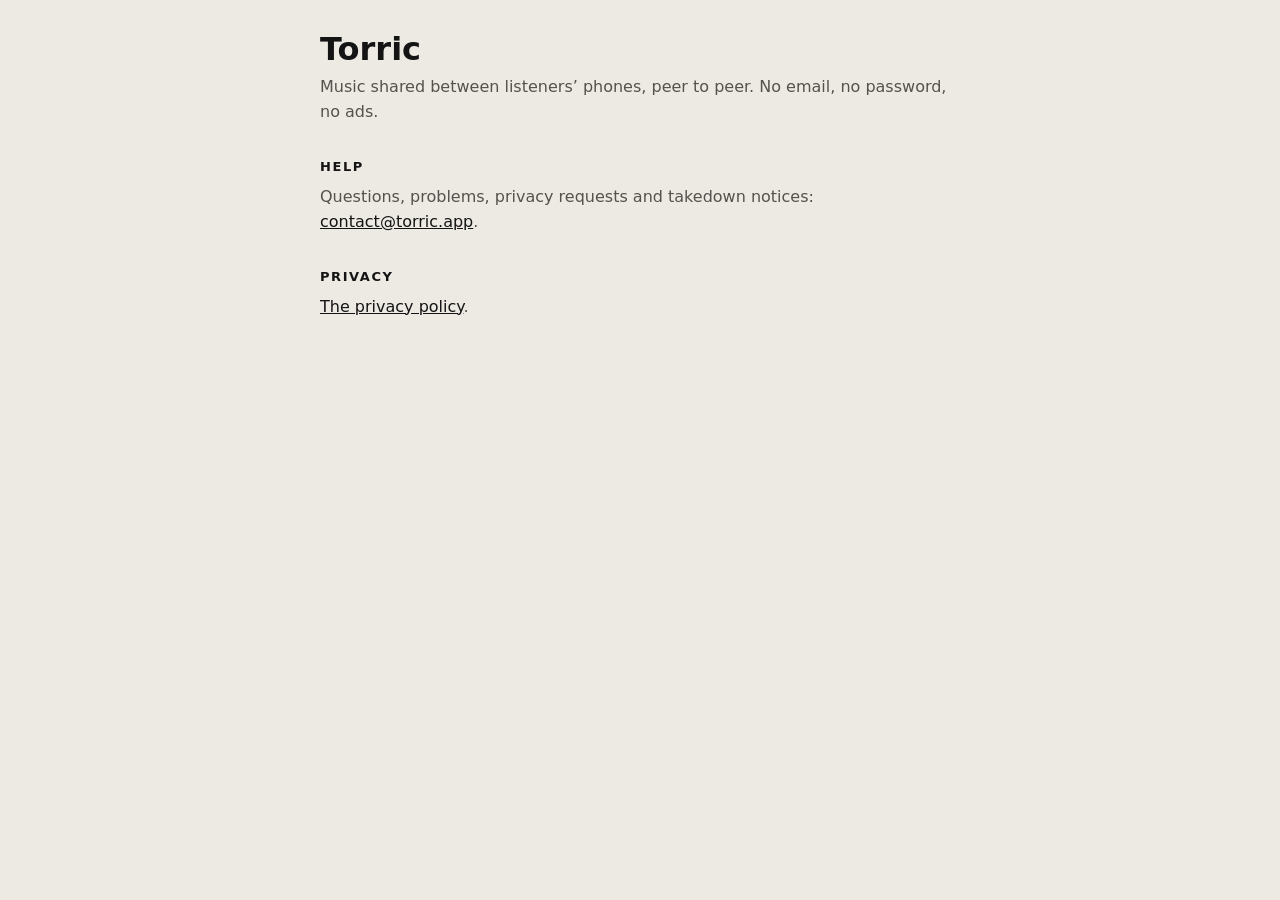
==== index.html @ 426a7a63 "Bootstrap file, seq 1" ====
<!doctype html>
<html lang="en">
<head>
  <meta charset="utf-8">
  <meta name="viewport" content="width=device-width, initial-scale=1">
  <title>Torric</title>
  <style>
    :root { color-scheme: light dark; --bg: #edeae4; --ink: #141414; --muted: #55524d; }
    @media (prefers-color-scheme: dark) { :root { --bg: #141414; --ink: #edeae4; --muted: #a8a49c; } }
    body { margin: 0; background: var(--bg); color: var(--ink); font: 16px/1.55 system-ui, sans-serif; }
    main { max-width: 640px; margin: 0 auto; padding: 32px 16px 64px; }
    h1 { font-size: 32px; line-height: 1.1; margin: 0 0 8px; }
    h2 { font-size: 13px; letter-spacing: 0.12em; text-transform: uppercase; margin: 32px 0 8px; }
    p { margin: 0 0 12px; color: var(--muted); }
    a { color: var(--ink); }
  </style>
</head>
<body>
<main>
  <h1>Torric</h1>
  <p>Music shared between listeners’ phones, peer to peer. No email, no password, no ads.</p>
  <h2>Help</h2>
  <p>Questions, problems, privacy requests and takedown notices: <a href="mailto:contact@torric.app">contact@torric.app</a>.</p>
  <h2>Privacy</h2>
  <p><a href="/privacy">The privacy policy</a>.</p>
</main>
</body>
</html>
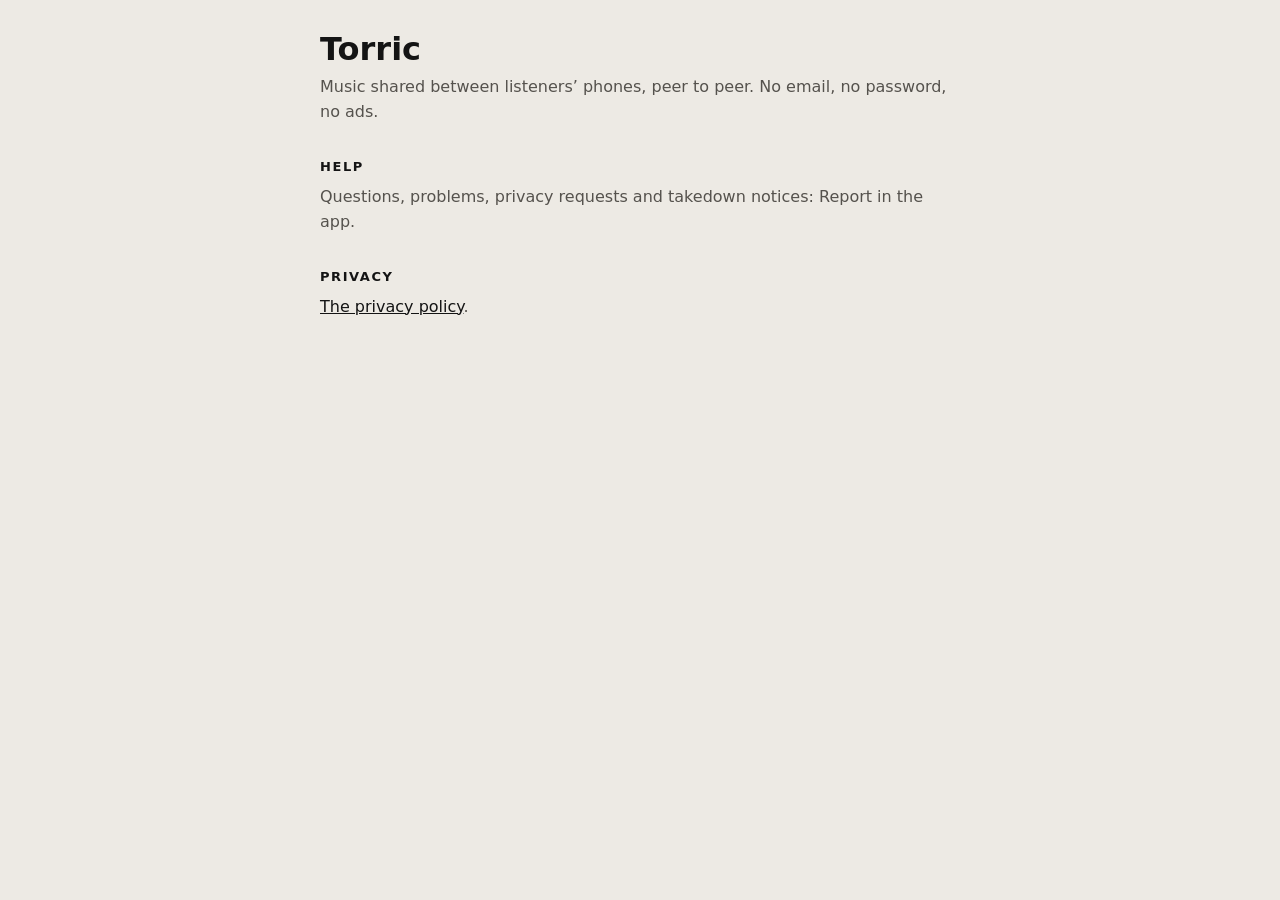
==== commit 4071889d: "Bootstrap file, seq 1" ====
--- a/index.html
+++ b/index.html
@@ -20,7 +20,7 @@
   <h1>Torric</h1>
   <p>Music shared between listeners’ phones, peer to peer. No email, no password, no ads.</p>
   <h2>Help</h2>
-  <p>Questions, problems, privacy requests and takedown notices: <a href="mailto:contact@torric.app">contact@torric.app</a>.</p>
+  <p>Questions, problems, privacy requests and takedown notices: Report in the app.</p>
   <h2>Privacy</h2>
   <p><a href="/privacy">The privacy policy</a>.</p>
 </main>
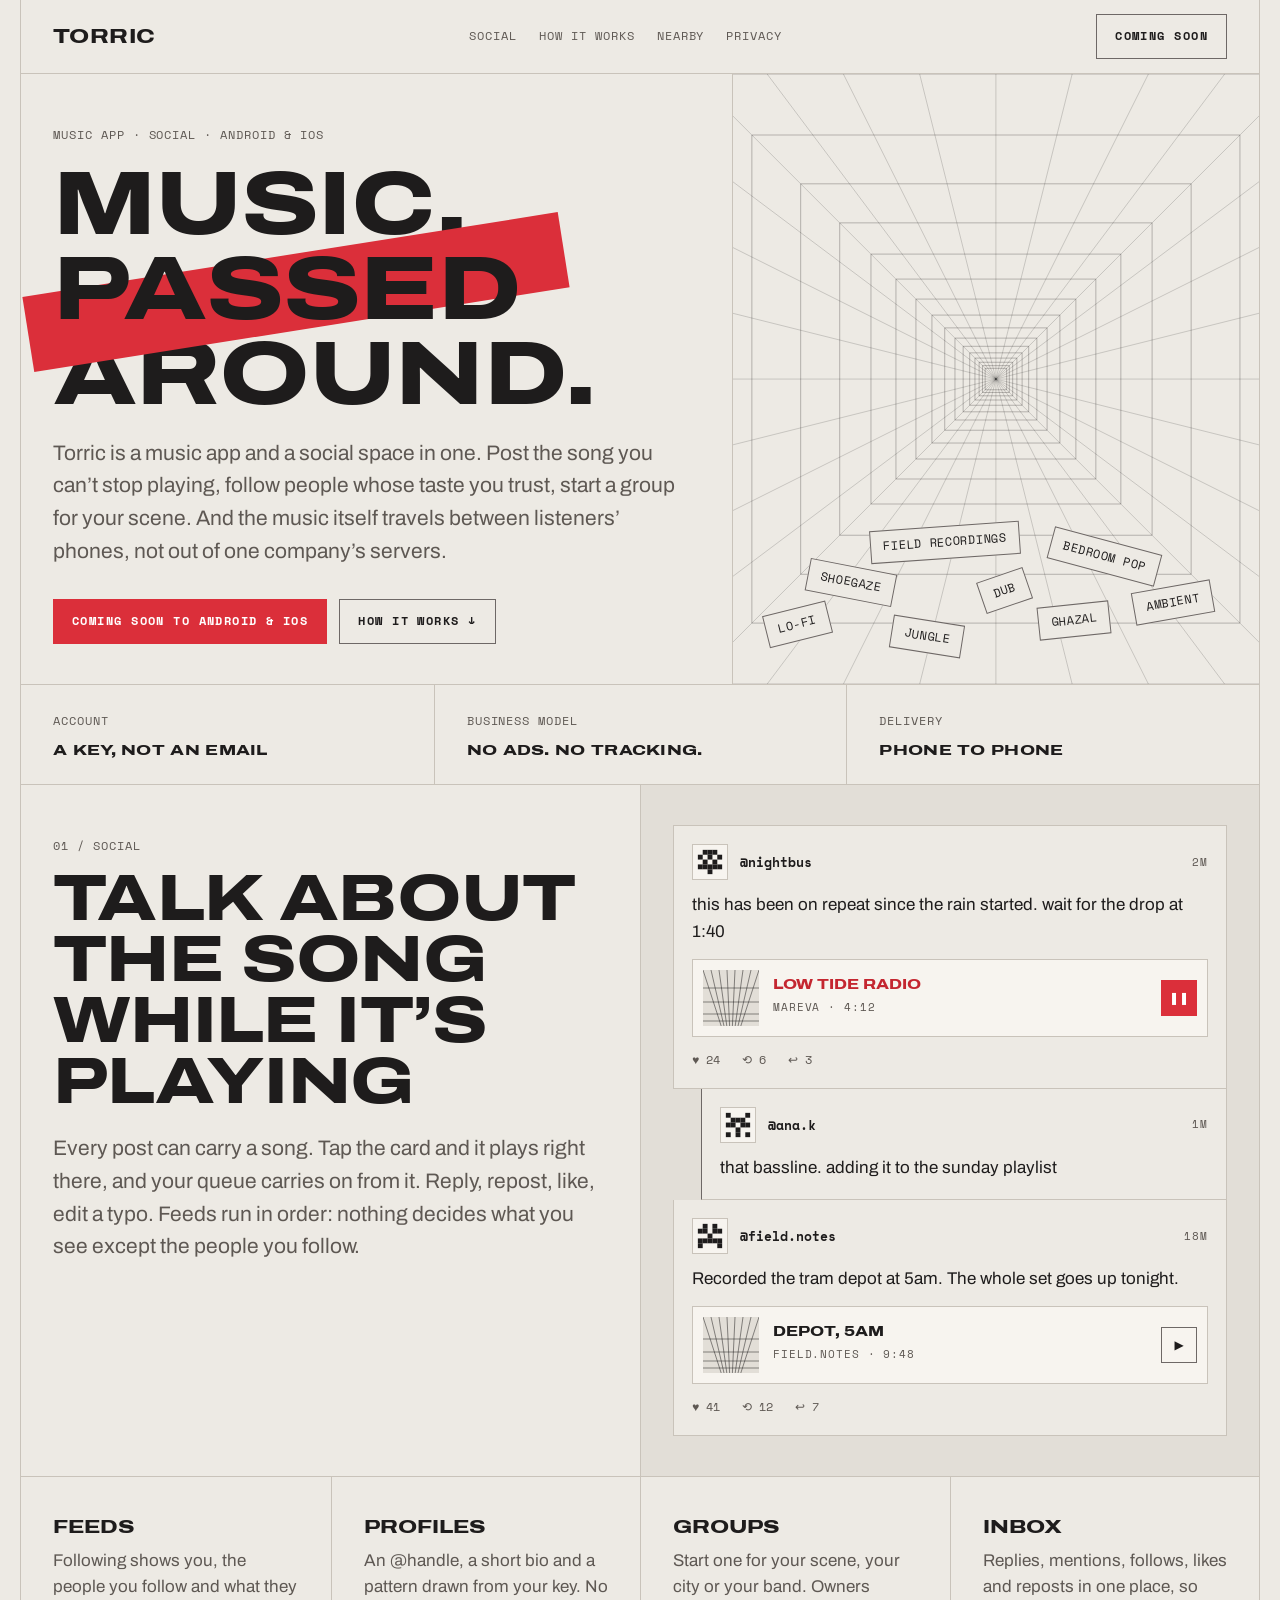
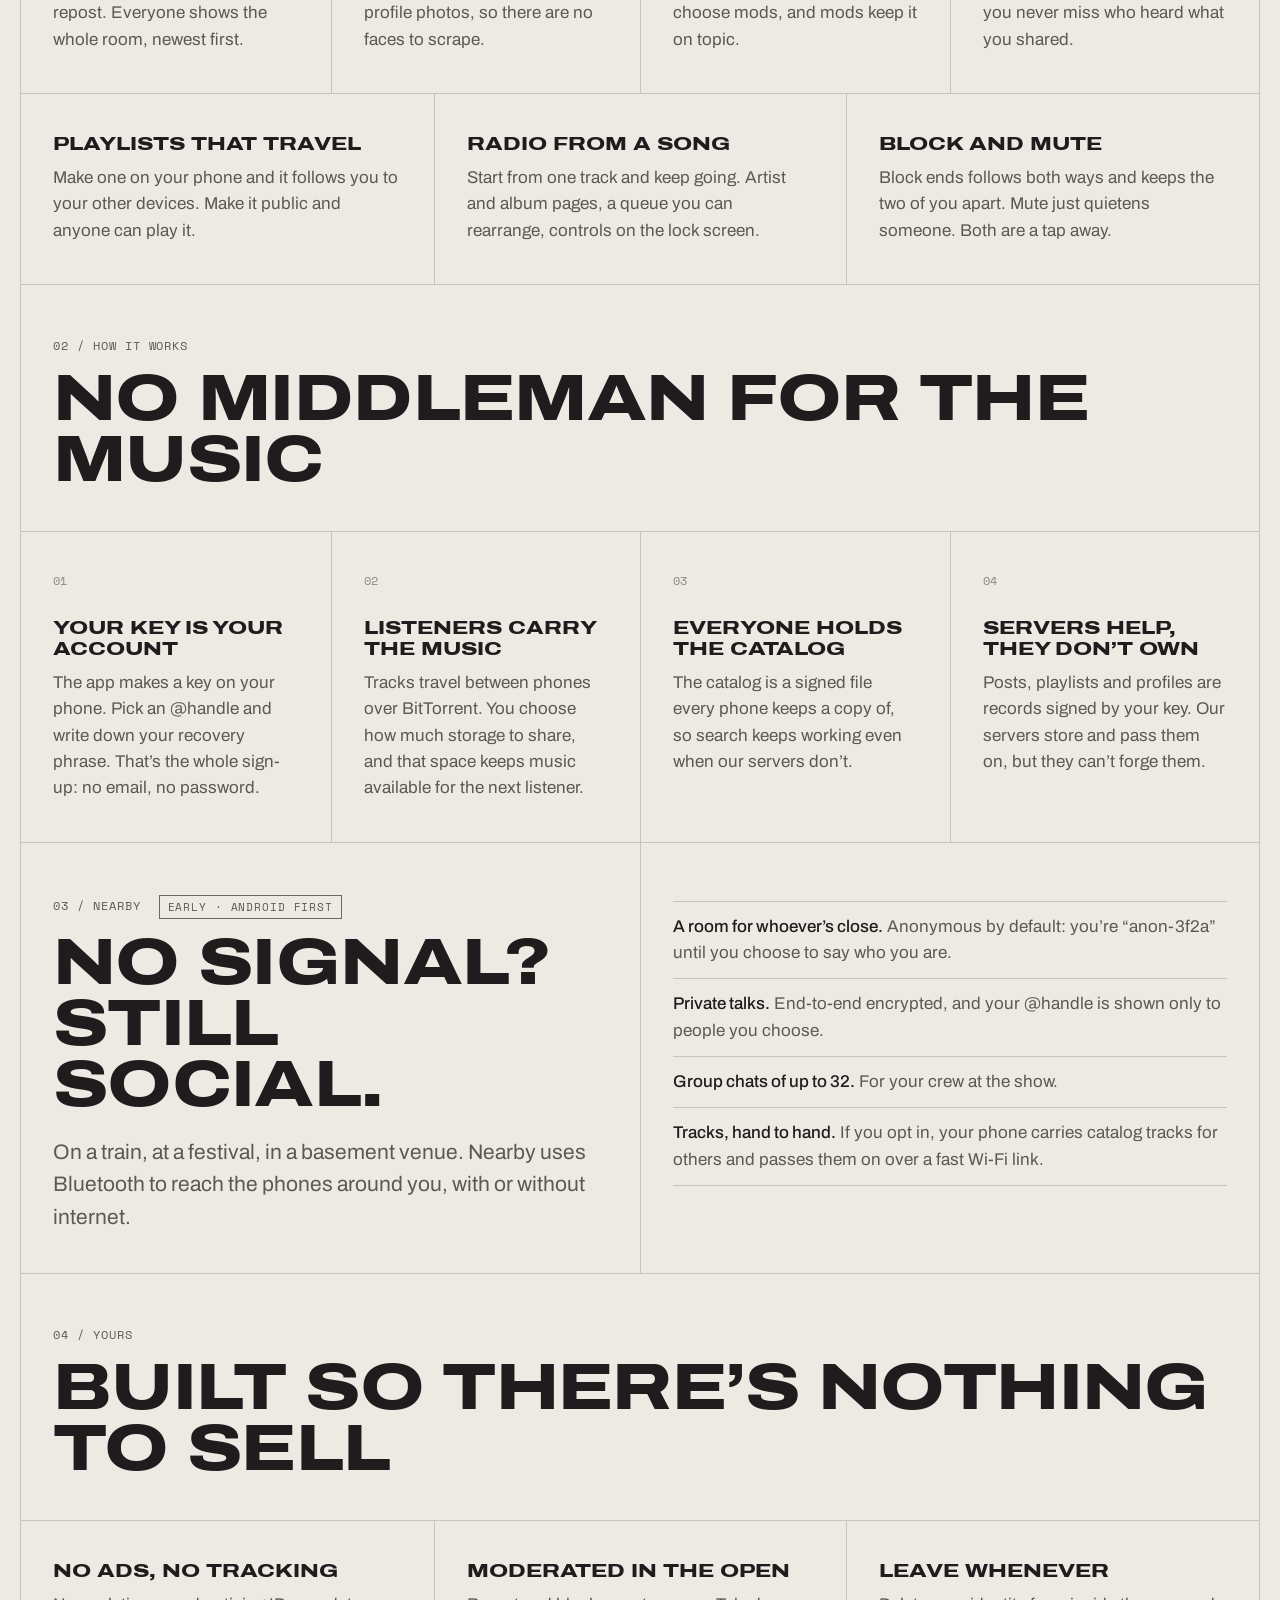
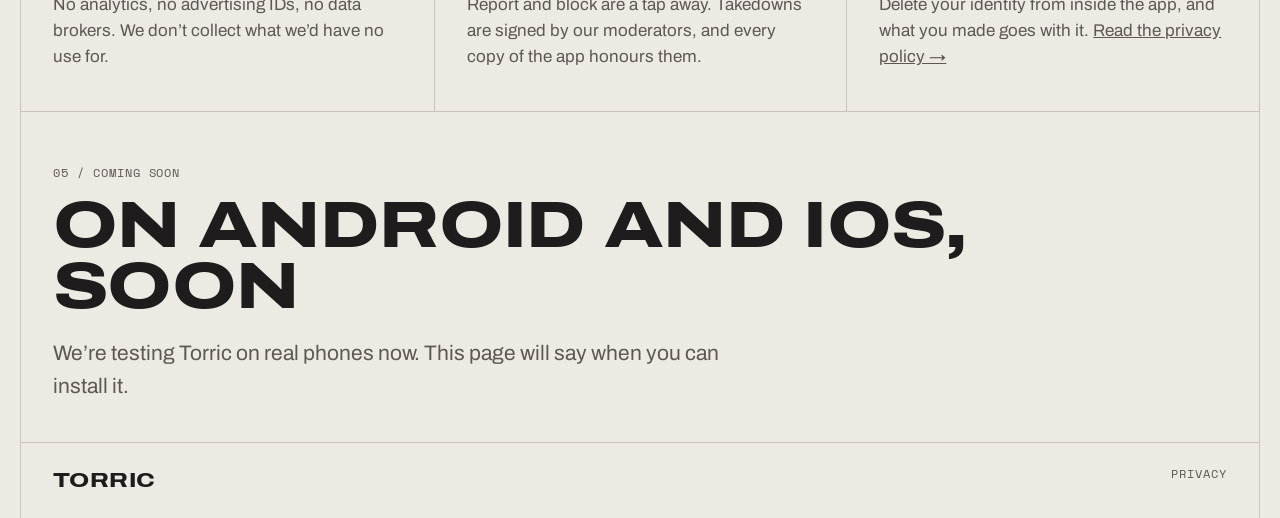
==== commit 8caeb025: "Bootstrap file, seq 1" ====
--- a/index.html
+++ b/index.html
@@ -1,28 +1,163 @@
 <!doctype html>
 <html lang="en">
 <head>
-  <meta charset="utf-8">
-  <meta name="viewport" content="width=device-width, initial-scale=1">
-  <title>Torric</title>
-  <style>
-    :root { color-scheme: light dark; --bg: #edeae4; --ink: #141414; --muted: #55524d; }
-    @media (prefers-color-scheme: dark) { :root { --bg: #141414; --ink: #edeae4; --muted: #a8a49c; } }
-    body { margin: 0; background: var(--bg); color: var(--ink); font: 16px/1.55 system-ui, sans-serif; }
-    main { max-width: 640px; margin: 0 auto; padding: 32px 16px 64px; }
-    h1 { font-size: 32px; line-height: 1.1; margin: 0 0 8px; }
-    h2 { font-size: 13px; letter-spacing: 0.12em; text-transform: uppercase; margin: 32px 0 8px; }
-    p { margin: 0 0 12px; color: var(--muted); }
-    a { color: var(--ink); }
-  </style>
+<meta charset="utf-8">
+<meta name="viewport" content="width=device-width, initial-scale=1">
+<title>Torric — music, passed around</title>
+<meta name="description" content="Torric is a music app and a social space in one. Post the song you can't stop playing, follow people whose taste you trust, start a group for your scene. The music travels between listeners' phones.">
+<meta name="theme-color" content="#EDEAE4" media="(prefers-color-scheme: light)">
+<meta name="theme-color" content="#1E1C1C" media="(prefers-color-scheme: dark)">
+<link rel="preload" href="fonts/ArchivoExpanded-ExtraBold.woff2" as="font" type="font/woff2" crossorigin>
+<link rel="stylesheet" href="site.css">
 </head>
 <body>
+<div class="frame">
+
+<header class="bar">
+  <a class="wordmark" href="./">Torric</a>
+  <nav class="nav" aria-label="Sections">
+    <a href="#social">Social</a>
+    <a href="#how">How it works</a>
+    <a href="#nearby">Nearby</a>
+    <a href="privacy">Privacy</a>
+  </nav>
+  <span class="btn" aria-disabled="true">Coming soon</span>
+</header>
+
 <main>
-  <h1>Torric</h1>
-  <p>Music shared between listeners’ phones, peer to peer. No email, no password, no ads.</p>
-  <h2>Help</h2>
-  <p>Questions, problems, privacy requests and takedown notices: Report in the app.</p>
-  <h2>Privacy</h2>
-  <p><a href="/privacy">The privacy policy</a>.</p>
+
+<section class="row hero-row">
+  <div>
+    <p class="meta">Music app · Social · Android &amp; iOS</p>
+    <h1 class="display" aria-label="Music, passed around">
+      <span class="line">Music,</span>
+      <span class="line"><span class="slash">passed</span></span>
+      <span class="line">around.</span>
+    </h1>
+    <p class="lede">Torric is a music app and a social space in one. Post the song you can’t stop playing, follow people whose taste you trust, start a group for your scene. And the music itself travels between listeners’ phones, not out of one company’s servers.</p>
+    <div class="btn-row">
+      <span class="btn btn-primary" aria-disabled="true">Coming soon to Android &amp; iOS</span>
+      <a class="btn" href="#how">How it works ↓</a>
+    </div>
+  </div>
+  <div class="hero-art" aria-hidden="true">
+    <svg class="tunnel" viewBox="0 0 400 400" preserveAspectRatio="xMidYMid slice">
+      <g class="spokes"><line x1="200" y1="200" x2="0" y2="0"/><line x1="200" y1="200" x2="50" y2="0"/><line x1="200" y1="200" x2="100" y2="0"/><line x1="200" y1="200" x2="150" y2="0"/><line x1="200" y1="200" x2="200" y2="0"/><line x1="200" y1="200" x2="250" y2="0"/><line x1="200" y1="200" x2="300" y2="0"/><line x1="200" y1="200" x2="350" y2="0"/><line x1="200" y1="200" x2="400" y2="0"/><line x1="200" y1="200" x2="0" y2="400"/><line x1="200" y1="200" x2="50" y2="400"/><line x1="200" y1="200" x2="100" y2="400"/><line x1="200" y1="200" x2="150" y2="400"/><line x1="200" y1="200" x2="200" y2="400"/><line x1="200" y1="200" x2="250" y2="400"/><line x1="200" y1="200" x2="300" y2="400"/><line x1="200" y1="200" x2="350" y2="400"/><line x1="200" y1="200" x2="400" y2="400"/><line x1="200" y1="200" x2="0" y2="50"/><line x1="200" y1="200" x2="0" y2="100"/><line x1="200" y1="200" x2="0" y2="150"/><line x1="200" y1="200" x2="0" y2="200"/><line x1="200" y1="200" x2="0" y2="250"/><line x1="200" y1="200" x2="0" y2="300"/><line x1="200" y1="200" x2="0" y2="350"/><line x1="200" y1="200" x2="400" y2="50"/><line x1="200" y1="200" x2="400" y2="100"/><line x1="200" y1="200" x2="400" y2="150"/><line x1="200" y1="200" x2="400" y2="200"/><line x1="200" y1="200" x2="400" y2="250"/><line x1="200" y1="200" x2="400" y2="300"/><line x1="200" y1="200" x2="400" y2="350"/></g>
+      <g class="rings"><rect x="-50.00" y="-50.00" width="500.00" height="500.00"/><rect x="0.00" y="0.00" width="400.00" height="400.00"/><rect x="40.00" y="40.00" width="320.00" height="320.00"/><rect x="72.00" y="72.00" width="256.00" height="256.00"/><rect x="97.60" y="97.60" width="204.80" height="204.80"/><rect x="118.08" y="118.08" width="163.84" height="163.84"/><rect x="134.46" y="134.46" width="131.07" height="131.07"/><rect x="147.57" y="147.57" width="104.86" height="104.86"/><rect x="158.06" y="158.06" width="83.89" height="83.89"/><rect x="166.45" y="166.45" width="67.11" height="67.11"/><rect x="173.16" y="173.16" width="53.69" height="53.69"/><rect x="178.53" y="178.53" width="42.95" height="42.95"/><rect x="182.82" y="182.82" width="34.36" height="34.36"/><rect x="186.26" y="186.26" width="27.49" height="27.49"/><rect x="189.00" y="189.00" width="21.99" height="21.99"/><rect x="191.20" y="191.20" width="17.59" height="17.59"/><rect x="192.96" y="192.96" width="14.07" height="14.07"/></g>
+    </svg>
+    <div class="pile"><span class="pill" style="left:6%;top:92px;transform:rotate(-14deg)">lo-fi</span><span class="pill" style="left:30%;top:104px;transform:rotate(9deg)">jungle</span><span class="pill" style="left:58%;top:88px;transform:rotate(-6deg)">ghazal</span><span class="pill" style="left:14%;top:50px;transform:rotate(11deg)">shoegaze</span><span class="pill" style="left:47%;top:58px;transform:rotate(-19deg)">dub</span><span class="pill" style="left:26%;top:10px;transform:rotate(-4deg)">field recordings</span><span class="pill" style="left:60%;top:24px;transform:rotate(15deg)">bedroom pop</span><span class="pill" style="left:76%;top:70px;transform:rotate(-10deg)">ambient</span></div>
+  </div>
+</section>
+
+<section class="row cols-3 strip" aria-label="In short">
+  <div><span class="meta">Account</span><span class="big">A key, not an email</span></div>
+  <div><span class="meta">Business model</span><span class="big">No ads. No tracking.</span></div>
+  <div><span class="meta">Delivery</span><span class="big">Phone to phone</span></div>
+</section>
+
+<section id="social" aria-labelledby="social-title">
+  <div class="row cols-2">
+    <div>
+      <p class="meta">01 / Social</p>
+      <h2 class="display" id="social-title">Talk about the song while it’s playing</h2>
+      <p class="lede">Every post can carry a song. Tap the card and it plays right there, and your queue carries on from it. Reply, repost, like, edit a typo. Feeds run in order: nothing decides what you see except the people you follow.</p>
+    </div>
+    <div class="feed" role="img" aria-label="An example feed: posts with playable song cards and a reply">
+      <article class="post">
+        <div class="post-head"><svg class="identicon" viewBox="-1 -1 7 7" aria-hidden="true"><g fill="currentColor"><rect x="1" y="0" width="1" height="1"/><rect x="3" y="0" width="1" height="1"/><rect x="2" y="0" width="1" height="1"/><rect x="0" y="1" width="1" height="1"/><rect x="4" y="1" width="1" height="1"/><rect x="2" y="1" width="1" height="1"/><rect x="1" y="2" width="1" height="1"/><rect x="3" y="2" width="1" height="1"/><rect x="0" y="3" width="1" height="1"/><rect x="4" y="3" width="1" height="1"/><rect x="1" y="3" width="1" height="1"/><rect x="3" y="3" width="1" height="1"/><rect x="2" y="3" width="1" height="1"/><rect x="2" y="4" width="1" height="1"/></g></svg><span class="handle">@nightbus</span><span class="meta">2m</span></div>
+        <p class="post-body">this has been on repeat since the rain started. wait for the drop at 1:40</p>
+        <div class="song playing"><svg class="cover" viewBox="0 0 56 56" aria-hidden="true"><g stroke="currentColor" stroke-opacity="0.5" fill="none"><line x1="0" y1="0" x2="18.2" y2="56"/><line x1="8" y1="0" x2="21.0" y2="56"/><line x1="16" y1="0" x2="23.8" y2="56"/><line x1="24" y1="0" x2="26.6" y2="56"/><line x1="32" y1="0" x2="29.4" y2="56"/><line x1="40" y1="0" x2="32.2" y2="56"/><line x1="48" y1="0" x2="35.0" y2="56"/><line x1="56" y1="0" x2="37.8" y2="56"/><line x1="0" y1="18" x2="56" y2="18"/><line x1="0" y1="32" x2="56" y2="32"/><line x1="0" y1="44" x2="56" y2="44"/><line x1="0" y1="51" x2="56" y2="51"/></g></svg><div><span class="song-title">Low Tide Radio</span><span class="meta">Mareva · 4:12</span></div><span class="play">❚❚</span></div>
+        <div class="post-actions"><span>♥ 24</span><span>⟲ 6</span><span>↩ 3</span></div>
+      </article>
+      <article class="post reply">
+        <div class="post-head"><svg class="identicon" viewBox="-1 -1 7 7" aria-hidden="true"><g fill="currentColor"><rect x="0" y="0" width="1" height="1"/><rect x="4" y="0" width="1" height="1"/><rect x="1" y="1" width="1" height="1"/><rect x="3" y="1" width="1" height="1"/><rect x="2" y="1" width="1" height="1"/><rect x="0" y="2" width="1" height="1"/><rect x="4" y="2" width="1" height="1"/><rect x="1" y="2" width="1" height="1"/><rect x="3" y="2" width="1" height="1"/><rect x="2" y="3" width="1" height="1"/><rect x="0" y="4" width="1" height="1"/><rect x="4" y="4" width="1" height="1"/><rect x="2" y="4" width="1" height="1"/></g></svg><span class="handle">@ana.k</span><span class="meta">1m</span></div>
+        <p class="post-body">that bassline. adding it to the sunday playlist</p>
+      </article>
+      <article class="post">
+        <div class="post-head"><svg class="identicon" viewBox="-1 -1 7 7" aria-hidden="true"><g fill="currentColor"><rect x="1" y="0" width="1" height="1"/><rect x="3" y="0" width="1" height="1"/><rect x="0" y="1" width="1" height="1"/><rect x="4" y="1" width="1" height="1"/><rect x="1" y="1" width="1" height="1"/><rect x="3" y="1" width="1" height="1"/><rect x="2" y="2" width="1" height="1"/><rect x="0" y="3" width="1" height="1"/><rect x="4" y="3" width="1" height="1"/><rect x="1" y="3" width="1" height="1"/><rect x="3" y="3" width="1" height="1"/><rect x="2" y="3" width="1" height="1"/><rect x="0" y="4" width="1" height="1"/><rect x="4" y="4" width="1" height="1"/></g></svg><span class="handle">@field.notes</span><span class="meta">18m</span></div>
+        <p class="post-body">Recorded the tram depot at 5am. The whole set goes up tonight.</p>
+        <div class="song"><svg class="cover" viewBox="0 0 56 56" aria-hidden="true"><g stroke="currentColor" stroke-opacity="0.5" fill="none"><line x1="0" y1="0" x2="18.2" y2="56"/><line x1="8" y1="0" x2="21.0" y2="56"/><line x1="16" y1="0" x2="23.8" y2="56"/><line x1="24" y1="0" x2="26.6" y2="56"/><line x1="32" y1="0" x2="29.4" y2="56"/><line x1="40" y1="0" x2="32.2" y2="56"/><line x1="48" y1="0" x2="35.0" y2="56"/><line x1="56" y1="0" x2="37.8" y2="56"/><line x1="0" y1="22" x2="56" y2="22"/><line x1="0" y1="35" x2="56" y2="35"/><line x1="0" y1="44" x2="56" y2="44"/><line x1="0" y1="51" x2="56" y2="51"/></g></svg><div><span class="song-title">Depot, 5am</span><span class="meta">field.notes · 9:48</span></div><span class="play">▶</span></div>
+        <div class="post-actions"><span>♥ 41</span><span>⟲ 12</span><span>↩ 7</span></div>
+      </article>
+    </div>
+  </div>
+  <div class="row cols-4">
+    <div class="cell"><h3 class="display">Feeds</h3><p>Following shows you, the people you follow and what they repost. Everyone shows the whole room, newest first.</p></div>
+    <div class="cell"><h3 class="display">Profiles</h3><p>An @handle, a short bio and a pattern drawn from your key. No profile photos, so there are no faces to scrape.</p></div>
+    <div class="cell"><h3 class="display">Groups</h3><p>Start one for your scene, your city or your band. Owners choose mods, and mods keep it on topic.</p></div>
+    <div class="cell"><h3 class="display">Inbox</h3><p>Replies, mentions, follows, likes and reposts in one place, so you never miss who heard what you shared.</p></div>
+  </div>
+  <div class="row cols-3">
+    <div class="cell"><h3 class="display">Playlists that travel</h3><p>Make one on your phone and it follows you to your other devices. Make it public and anyone can play it.</p></div>
+    <div class="cell"><h3 class="display">Radio from a song</h3><p>Start from one track and keep going. Artist and album pages, a queue you can rearrange, controls on the lock screen.</p></div>
+    <div class="cell"><h3 class="display">Block and mute</h3><p>Block ends follows both ways and keeps the two of you apart. Mute just quietens someone. Both are a tap away.</p></div>
+  </div>
+</section>
+
+<section id="how" aria-labelledby="how-title">
+  <div class="row">
+    <div>
+      <p class="meta">02 / How it works</p>
+      <h2 class="display" id="how-title">No middleman for the music</h2>
+    </div>
+  </div>
+  <div class="row cols-4">
+    <div class="cell"><span class="num">01</span><h3 class="display">Your key is your account</h3><p>The app makes a key on your phone. Pick an @handle and write down your recovery phrase. That’s the whole sign-up: no email, no password.</p></div>
+    <div class="cell"><span class="num">02</span><h3 class="display">Listeners carry the music</h3><p>Tracks travel between phones over BitTorrent. You choose how much storage to share, and that space keeps music available for the next listener.</p></div>
+    <div class="cell"><span class="num">03</span><h3 class="display">Everyone holds the catalog</h3><p>The catalog is a signed file every phone keeps a copy of, so search keeps working even when our servers don’t.</p></div>
+    <div class="cell"><span class="num">04</span><h3 class="display">Servers help, they don’t own</h3><p>Posts, playlists and profiles are records signed by your key. Our servers store and pass them on, but they can’t forge them.</p></div>
+  </div>
+</section>
+
+<section id="nearby" aria-labelledby="nearby-title">
+  <div class="row cols-2">
+    <div>
+      <p class="meta">03 / Nearby <span class="tag">Early · Android first</span></p>
+      <h2 class="display" id="nearby-title">No signal? Still social.</h2>
+      <p class="lede">On a train, at a festival, in a basement venue. Nearby uses Bluetooth to reach the phones around you, with or without internet.</p>
+    </div>
+    <div>
+      <ul class="ticks">
+        <li><b>A room for whoever’s close.</b> Anonymous by default: you’re “anon-3f2a” until you choose to say who you are.</li>
+        <li><b>Private talks.</b> End-to-end encrypted, and your @handle is shown only to people you choose.</li>
+        <li><b>Group chats of up to 32.</b> For your crew at the show.</li>
+        <li><b>Tracks, hand to hand.</b> If you opt in, your phone carries catalog tracks for others and passes them on over a fast Wi-Fi link.</li>
+      </ul>
+    </div>
+  </div>
+</section>
+
+<section id="yours" aria-labelledby="yours-title">
+  <div class="row">
+    <div>
+      <p class="meta">04 / Yours</p>
+      <h2 class="display" id="yours-title">Built so there’s nothing to sell</h2>
+    </div>
+  </div>
+  <div class="row cols-3">
+    <div class="cell"><h3 class="display">No ads, no tracking</h3><p>No analytics, no advertising IDs, no data brokers. We don’t collect what we’d have no use for.</p></div>
+    <div class="cell"><h3 class="display">Moderated in the open</h3><p>Report and block are a tap away. Takedowns are signed by our moderators, and every copy of the app honours them.</p></div>
+    <div class="cell"><h3 class="display">Leave whenever</h3><p>Delete your identity from inside the app, and what you made goes with it. <a href="privacy">Read the privacy policy →</a></p></div>
+  </div>
+</section>
+
+<section class="row" aria-labelledby="soon-title">
+  <div>
+    <p class="meta">05 / Coming soon</p>
+    <h2 class="display" id="soon-title">On Android and iOS, soon</h2>
+    <p class="lede">We’re testing Torric on real phones now. This page will say when you can install it.</p>
+  </div>
+</section>
+
 </main>
+
+<footer class="footer">
+  <a class="wordmark" href="./">Torric</a>
+  <nav class="nav" aria-label="Footer" style="display:flex">
+    <a href="privacy">Privacy</a>
+  </nav>
+</footer>
+
+</div>
 </body>
 </html>
--- a/site.css
+++ b/site.css
@@ -0,0 +1,232 @@
+/*
+ * torric.app — the app's grid brutalism on the web (PLAN.md §9,
+ * constants/theme.ts). Hairline cells meeting edge to edge, one signal red,
+ * Archivo Expanded for headlines, Archivo to read, Space Mono for labels.
+ * No rounded cards, no shadows, no gradients. Colours are the app's tokens.
+ */
+
+@font-face { font-family: 'Archivo Expanded'; font-weight: 800; font-display: swap; src: url('fonts/ArchivoExpanded-ExtraBold.woff2') format('woff2'); }
+@font-face { font-family: 'Archivo'; font-weight: 400; font-display: swap; src: url('fonts/Archivo_400Regular.woff2') format('woff2'); }
+@font-face { font-family: 'Archivo'; font-weight: 500; font-display: swap; src: url('fonts/Archivo_500Medium.woff2') format('woff2'); }
+@font-face { font-family: 'Space Mono'; font-weight: 400; font-display: swap; src: url('fonts/SpaceMono_400Regular.woff2') format('woff2'); }
+@font-face { font-family: 'Space Mono'; font-weight: 700; font-display: swap; src: url('fonts/SpaceMono_700Bold.woff2') format('woff2'); }
+
+:root {
+  color-scheme: light;
+  --bg: #EDEAE4;
+  --surface: #F7F4EF;
+  --sunken: #E2DED7;
+  --ink: #1E1C1C;
+  --ink-muted: #5E5853;
+  --ink-faint: #8F8881;
+  --line: #C9C3BA;
+  --line-strong: #6E6866;
+  --accent: #DB2F3A;
+  --accent-pressed: #B8242E;
+  --accent-text: #C42630;
+  --on-accent: #FFFFFF;
+  --mesh: #1E1C1C;
+
+  --display: 'Archivo Expanded', 'Archivo', system-ui, sans-serif;
+  --body: 'Archivo', system-ui, sans-serif;
+  --mono: 'Space Mono', ui-monospace, monospace;
+  --gutter: 16px;
+}
+@media (prefers-color-scheme: dark) {
+  :root {
+    color-scheme: dark;
+    --bg: #1E1C1C;
+    --surface: #272424;
+    --sunken: #161414;
+    --ink: #F2EEEA;
+    --ink-muted: #A8A19C;
+    --ink-faint: #77716C;
+    --line: #3F3A3A;
+    --line-strong: #8A8380;
+    --accent-text: #FF5560;
+    --mesh: #F2EEEA;
+  }
+}
+
+* { box-sizing: border-box; }
+html { -webkit-text-size-adjust: 100%; }
+body {
+  margin: 0;
+  background: var(--bg);
+  color: var(--ink);
+  font: 400 17px/1.55 var(--body);
+  -webkit-font-smoothing: antialiased;
+}
+a { color: inherit; }
+::selection { background: var(--accent); color: var(--on-accent); }
+:focus-visible { outline: 2px solid var(--accent); outline-offset: 2px; }
+
+/* ---- the grid ---- */
+
+.frame { max-width: 1240px; margin: 0 auto; border-left: 1px solid var(--line); border-right: 1px solid var(--line); }
+.row { display: grid; border-bottom: 1px solid var(--line); }
+.row > * { padding: 28px var(--gutter); min-width: 0; }
+.row > * + * { border-left: 1px solid var(--line); }
+.cols-2 { grid-template-columns: 1fr 1fr; }
+.cols-3 { grid-template-columns: repeat(3, 1fr); }
+.cols-4 { grid-template-columns: repeat(4, 1fr); }
+.hero-row { grid-template-columns: 1.35fr 1fr; }
+@media (min-width: 720px) {
+  :root { --gutter: 32px; }
+  .row > * { padding: 40px var(--gutter); }
+}
+@media (max-width: 899px) {
+  .cols-4 { grid-template-columns: 1fr 1fr; }
+  .cols-4 > :nth-child(3) { border-left: 0; }
+  .cols-4 > :nth-child(n + 3) { border-top: 1px solid var(--line); }
+  .hero-row { grid-template-columns: 1fr; }
+  .hero-row > * + * { border-left: 0; border-top: 1px solid var(--line); }
+}
+@media (max-width: 719px) {
+  .cols-2, .cols-3, .cols-4 { grid-template-columns: 1fr; }
+  .cols-2 > * + *, .cols-3 > * + *, .cols-4 > * + * { border-left: 0; border-top: 1px solid var(--line); }
+}
+
+/* ---- type ---- */
+
+.display {
+  font-family: var(--display);
+  font-weight: 800;
+  text-transform: uppercase;
+  line-height: 0.95;
+  letter-spacing: -0.01em;
+  margin: 0;
+  overflow-wrap: anywhere;
+}
+h1.display { font-size: clamp(40px, 7vw, 96px); margin-top: 18px; }
+h2.display { margin-top: 14px; }
+h2.display { font-size: clamp(30px, 5.2vw, 64px); }
+h3.display { font-size: 19px; line-height: 1.1; letter-spacing: 0; }
+.meta {
+  font-family: var(--mono);
+  font-size: 12px;
+  line-height: 1.5;
+  letter-spacing: 0.08em;
+  text-transform: uppercase;
+  color: var(--ink-muted);
+}
+.lede { font-size: clamp(18px, 2vw, 21px); color: var(--ink-muted); max-width: 34em; margin: 20px 0 0; }
+p { margin: 12px 0 0; color: var(--ink-muted); }
+.cell h3 + p { margin-top: 10px; }
+.num { font-family: var(--mono); font-size: 12px; color: var(--ink-faint); display: block; margin-bottom: 28px; }
+
+/* The red slash (components/ui/Display.tsx): a bar behind one line of a
+   headline, rotated -9deg, wider than the words. One per screen. */
+.line { display: block; white-space: nowrap; }
+.slash { position: relative; display: inline-block; z-index: 0; }
+.slash::before {
+  content: '';
+  position: absolute;
+  top: 0.08em;
+  bottom: 0.02em;
+  left: -6%;
+  right: -10%;
+  background: var(--accent);
+  transform: rotate(-9deg);
+  z-index: -1;
+}
+
+/* ---- header and footer ---- */
+
+.bar { display: flex; align-items: center; justify-content: space-between; gap: 16px; padding: 14px var(--gutter); border-bottom: 1px solid var(--line); }
+.wordmark { font-family: var(--display); font-weight: 800; font-size: 20px; letter-spacing: 0.02em; text-decoration: none; text-transform: uppercase; }
+.nav { display: flex; gap: 22px; }
+.nav a { font-family: var(--mono); font-size: 12px; letter-spacing: 0.08em; text-transform: uppercase; text-decoration: none; color: var(--ink-muted); }
+.nav a:hover { color: var(--ink); }
+@media (max-width: 719px) { .nav { display: none; } }
+
+.footer { display: flex; flex-wrap: wrap; justify-content: space-between; gap: 12px; padding: 22px var(--gutter); }
+
+/* ---- buttons ---- */
+
+.btn {
+  display: inline-flex;
+  align-items: center;
+  gap: 10px;
+  min-height: 44px;
+  padding: 12px 18px;
+  font-family: var(--mono);
+  font-size: 12px;
+  font-weight: 700;
+  letter-spacing: 0.12em;
+  text-transform: uppercase;
+  text-decoration: none;
+  border: 1px solid var(--line-strong);
+  color: var(--ink);
+  background: transparent;
+}
+.btn-primary { background: var(--accent); border-color: var(--accent); color: var(--on-accent); }
+.btn[aria-disabled='true'] { cursor: default; }
+.btn-row { display: flex; flex-wrap: wrap; gap: 12px; margin-top: 32px; }
+a.btn:hover { border-color: var(--ink); }
+
+/* ---- hero art: the mesh tunnel and the tag pile ---- */
+
+.hero-art { position: relative; min-height: 360px; overflow: hidden; padding: 0 !important; }
+.tunnel { position: absolute; inset: 0; width: 100%; height: 100%; color: var(--mesh); }
+.tunnel .rings rect { fill: none; stroke: currentColor; stroke-opacity: 0.28; vector-effect: non-scaling-stroke; }
+.tunnel .spokes line { stroke: currentColor; stroke-opacity: 0.18; vector-effect: non-scaling-stroke; }
+.tunnel .rings { transform-origin: 200px 200px; animation: fly 6s linear infinite; }
+@keyframes fly { from { transform: scale(1); } to { transform: scale(1.25); } }
+
+.pile { position: absolute; left: 0; right: 0; bottom: 18px; height: 150px; }
+.pill {
+  position: absolute;
+  font-family: var(--mono);
+  font-size: 12px;
+  letter-spacing: 0.06em;
+  text-transform: uppercase;
+  padding: 6px 12px;
+  border: 1px solid var(--line-strong);
+  background: var(--bg);
+  white-space: nowrap;
+}
+
+@media (prefers-reduced-motion: reduce) {
+  .tunnel .rings { animation: none; }
+}
+
+/* ---- the strip of three ---- */
+
+.strip > * { padding-top: 22px; padding-bottom: 22px; }
+.strip .big { font-family: var(--display); font-weight: 800; font-size: 15px; text-transform: uppercase; letter-spacing: 0.02em; display: block; margin-top: 6px; color: var(--ink); }
+
+/* ---- the mock feed ---- */
+
+.feed { background: var(--sunken); }
+.post { background: var(--bg); border: 1px solid var(--line); padding: 18px; }
+.post + .post { border-top: 0; }
+.post-head { display: flex; align-items: center; gap: 12px; }
+.identicon { width: 36px; height: 36px; flex: none; color: var(--ink); background: var(--surface); border: 1px solid var(--line); }
+.handle { font-family: var(--mono); font-size: 13px; font-weight: 700; }
+.post-head .meta { font-size: 11px; margin-left: auto; }
+.post-body { margin: 12px 0 0; color: var(--ink); }
+.post-actions { display: flex; gap: 22px; margin-top: 14px; }
+.post-actions span { font-family: var(--mono); font-size: 12px; color: var(--ink-muted); }
+.reply { margin: 0 0 0 28px; border-left: 1px solid var(--line-strong) !important; }
+
+.song { display: grid; grid-template-columns: 56px 1fr auto; align-items: center; gap: 14px; margin-top: 14px; border: 1px solid var(--line); background: var(--surface); padding: 10px; }
+.cover { width: 56px; height: 56px; color: var(--mesh); background: var(--sunken); }
+.song-title { font-family: var(--display); font-weight: 800; font-size: 14px; text-transform: uppercase; line-height: 1.1; display: block; }
+.song.playing .song-title { color: var(--accent-text); }
+.song .meta { font-size: 11px; }
+.play { width: 36px; height: 36px; display: grid; place-items: center; border: 1px solid var(--line-strong); font-size: 12px; }
+.song.playing .play { background: var(--accent); border-color: var(--accent); color: var(--on-accent); }
+
+/* ---- lists inside cells ---- */
+
+.ticks { list-style: none; padding: 0; margin: 18px 0 0; border-top: 1px solid var(--line); }
+.ticks li { padding: 12px 0; border-bottom: 1px solid var(--line); color: var(--ink-muted); }
+.ticks li b { font-weight: 500; color: var(--ink); }
+
+.tag { display: inline-block; font-family: var(--mono); font-size: 11px; letter-spacing: 0.08em; text-transform: uppercase; border: 1px solid var(--line-strong); padding: 3px 8px; margin-left: 10px; vertical-align: middle; }
+
+/* ---- long-form pages (privacy) ---- */
+
+.prose { max-width: 720px; }
+.prose h2 { font-family: var(--mono); font-size: 12px; letter-spacing: 0.12em; text-transform: uppercase; color: var(--ink); margin: 36px 0 8px; font-weight: 700; }
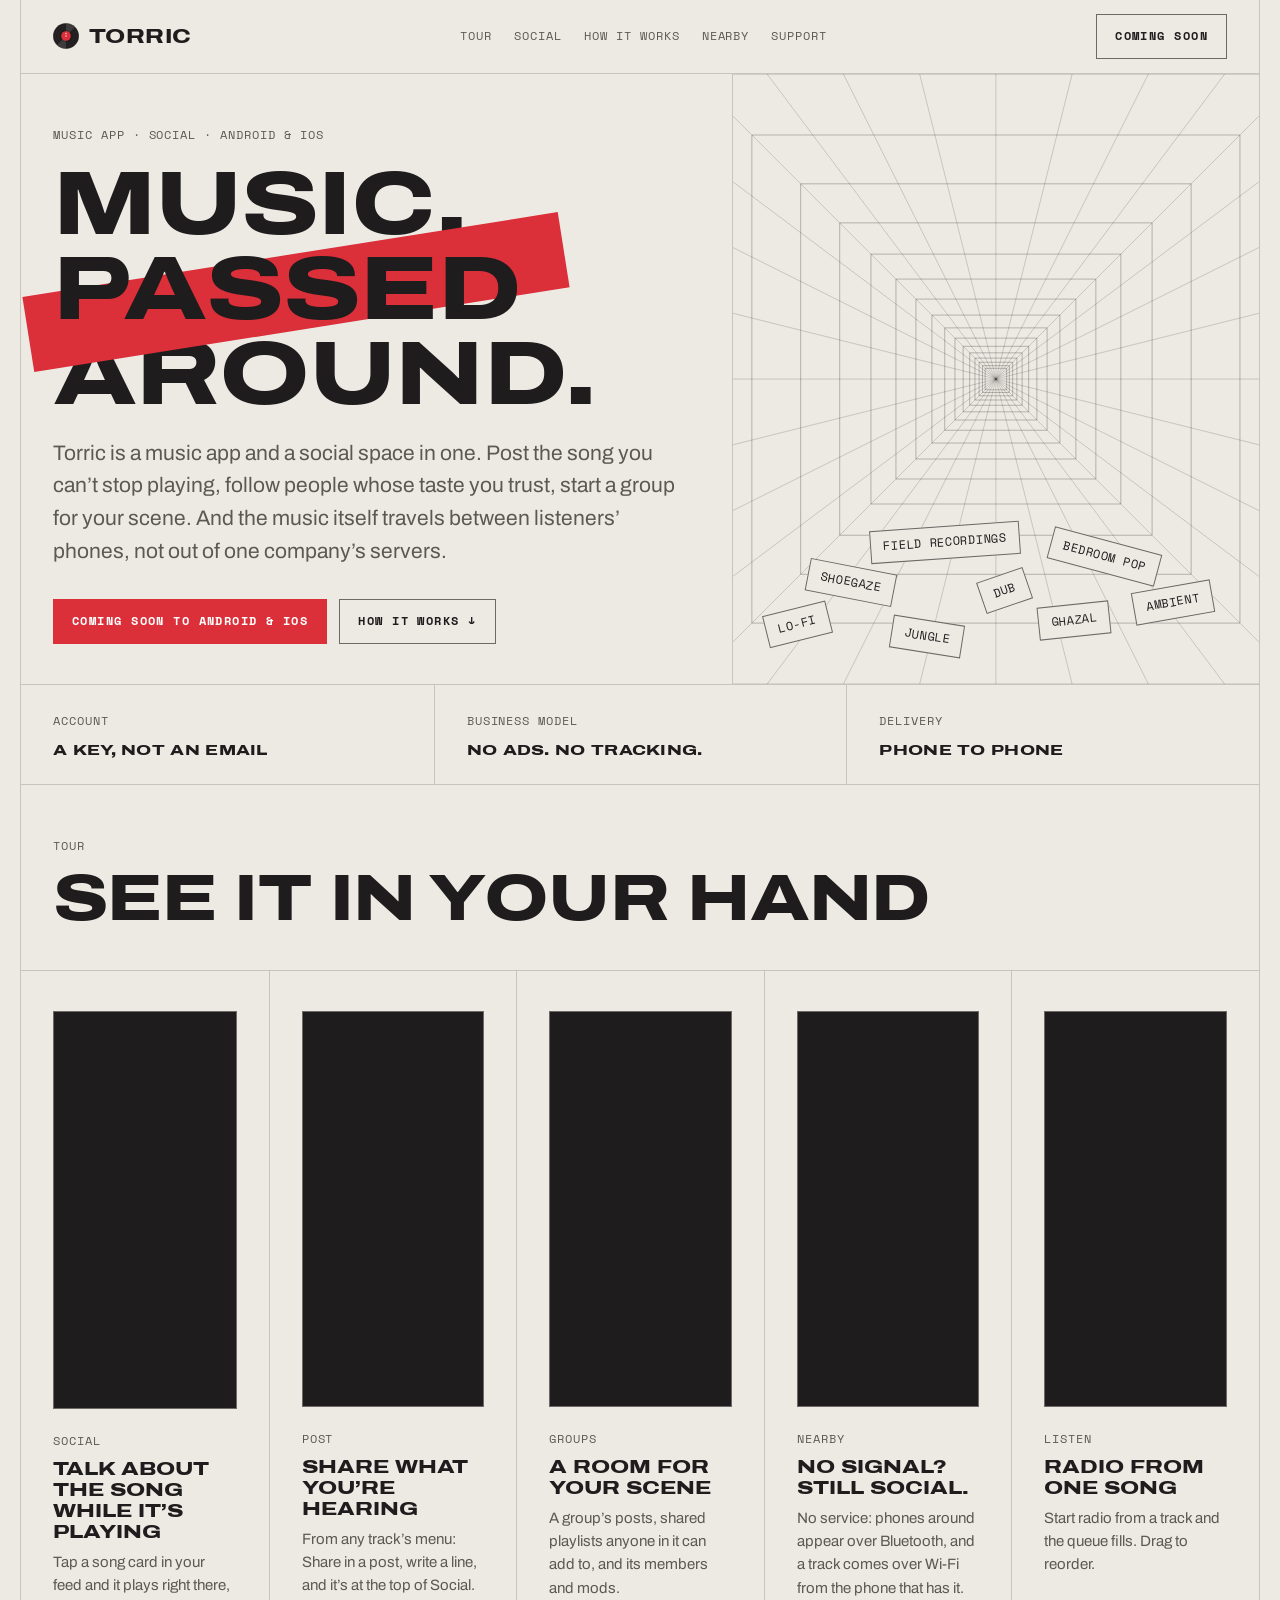
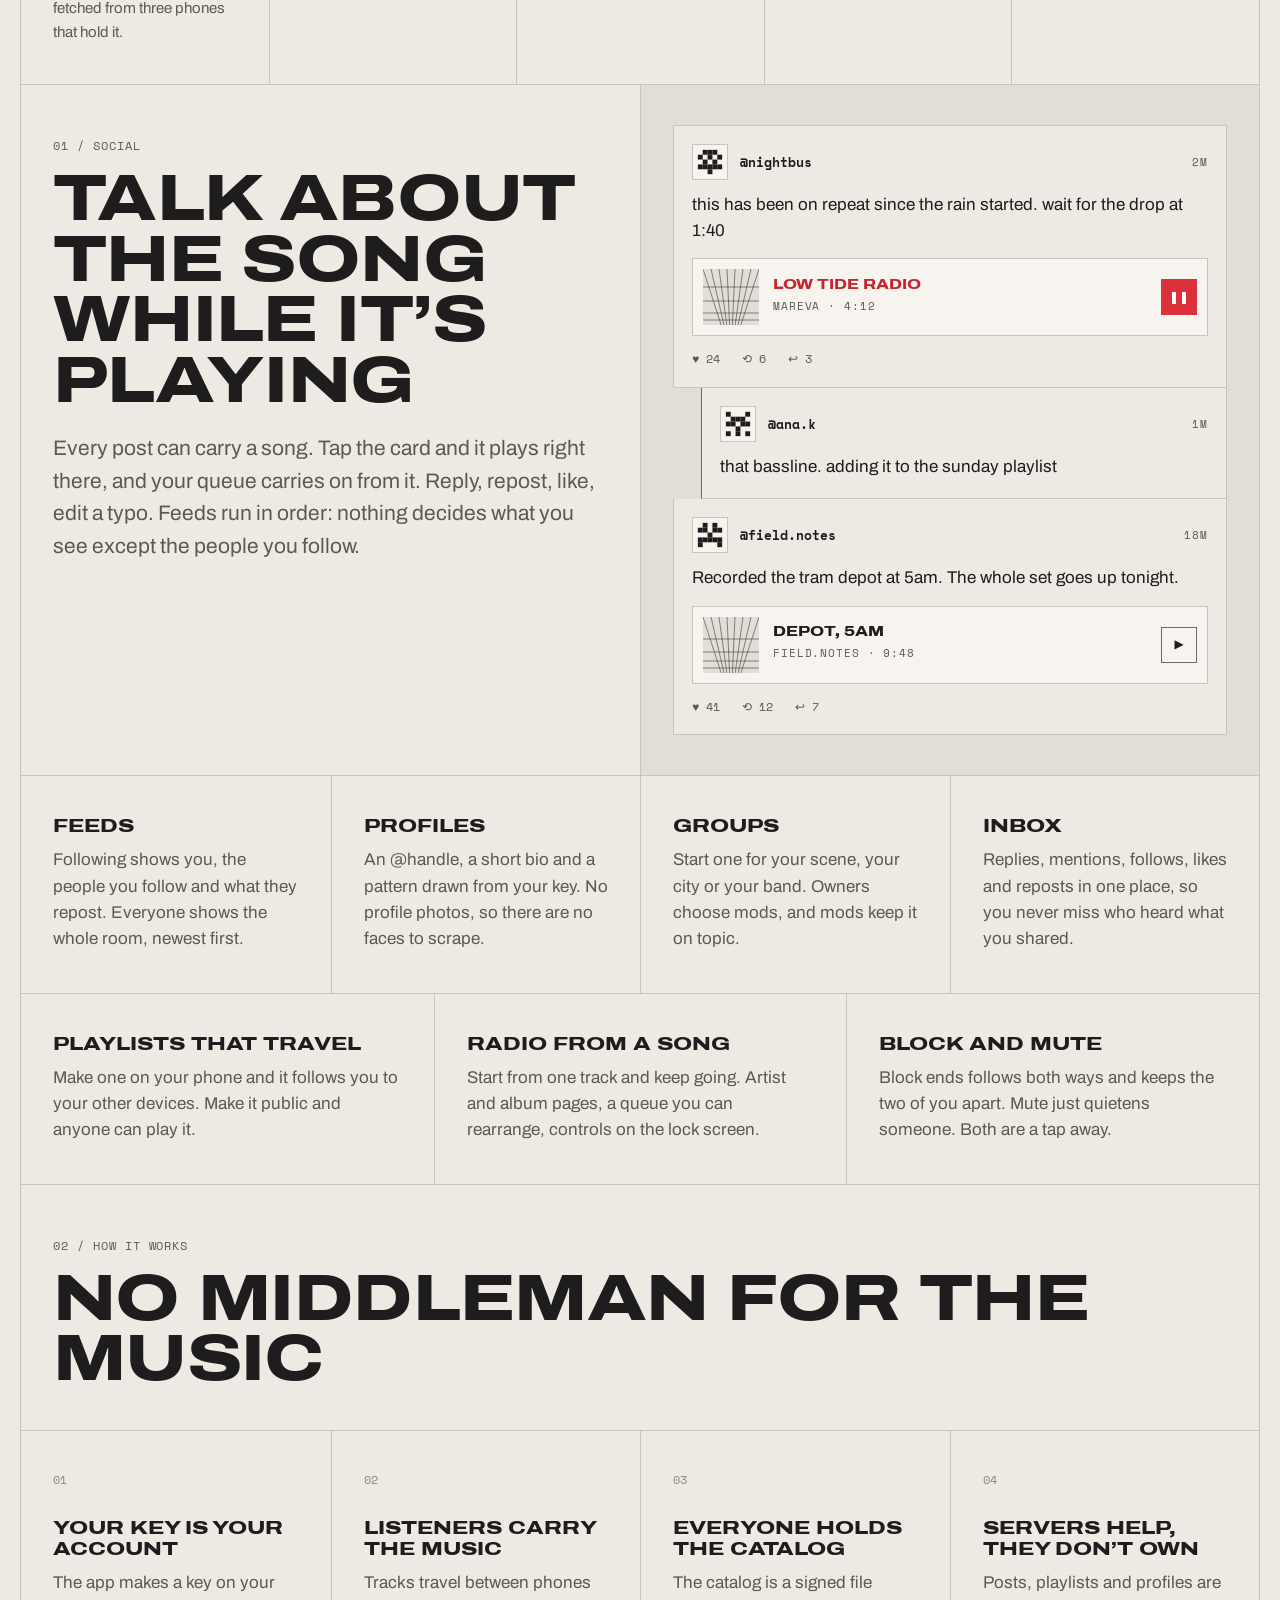
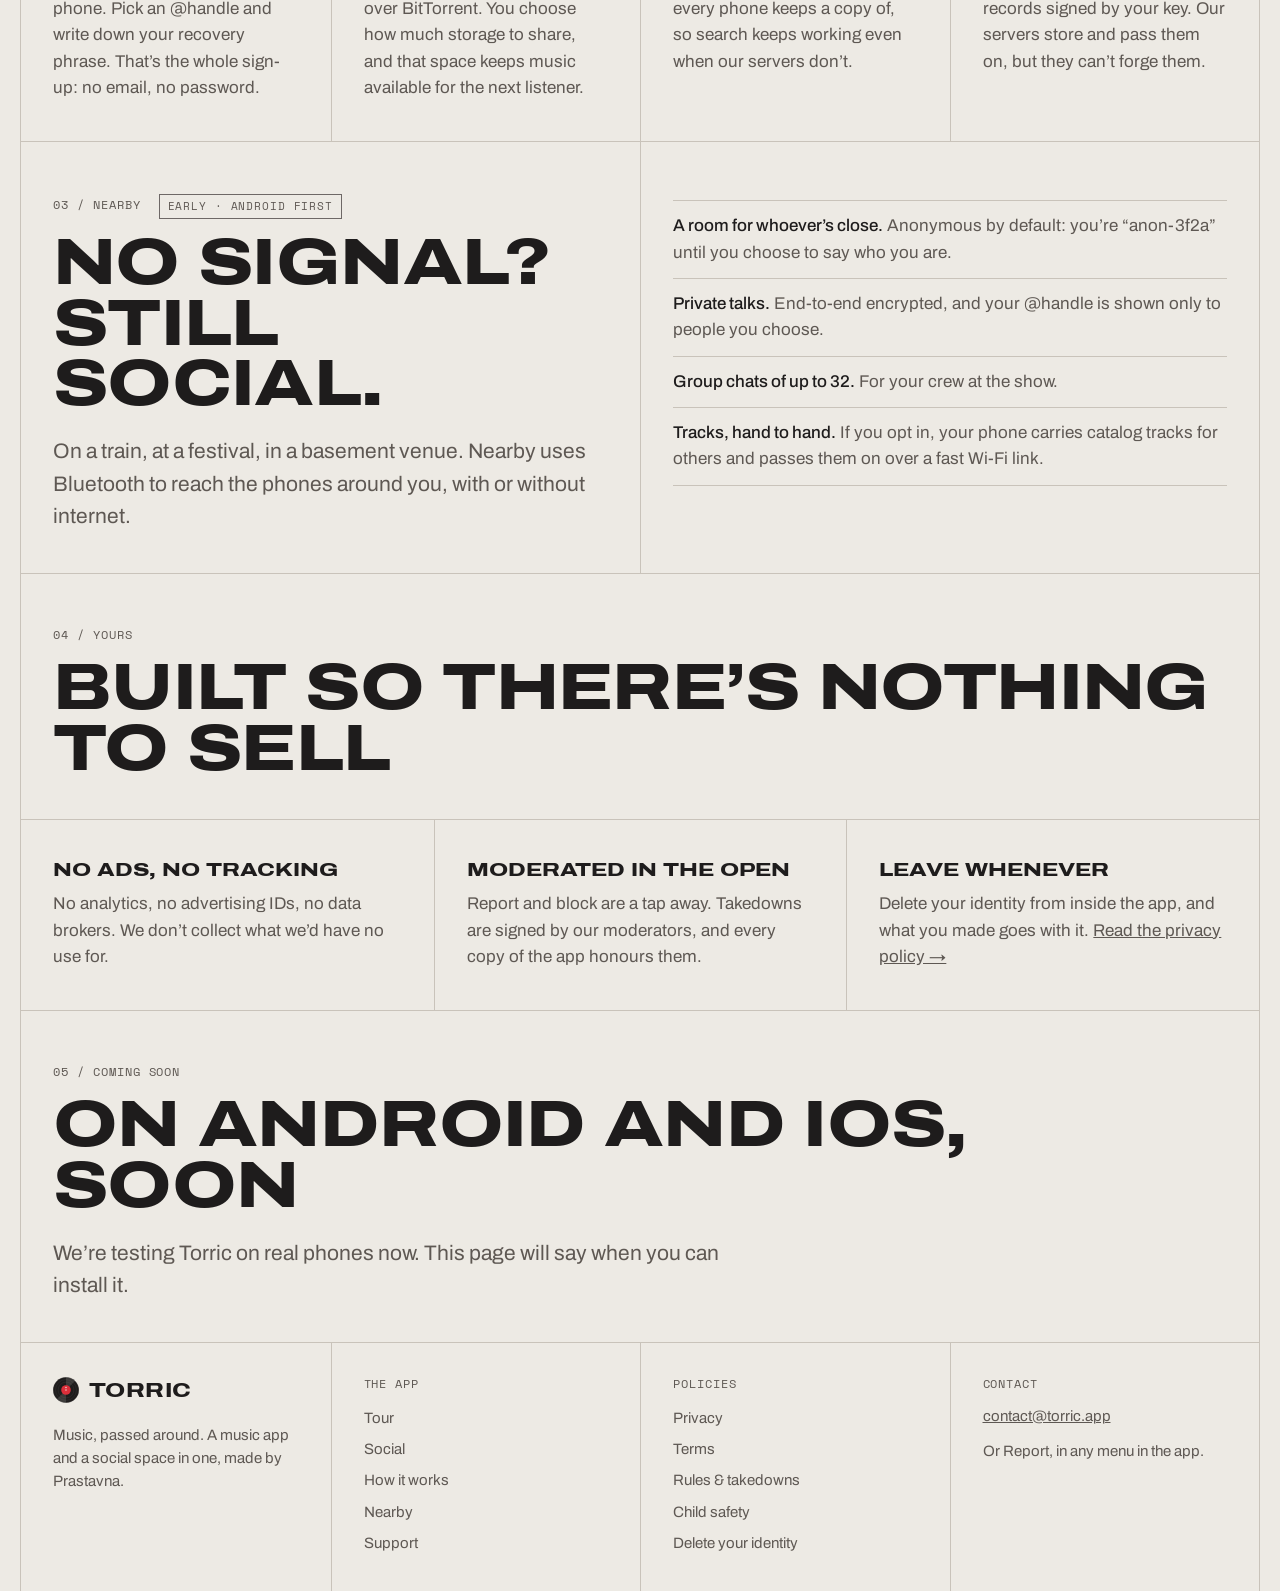
==== commit f12fc565: "Bootstrap file, seq 1" ====
--- a/index.html
+++ b/index.html
@@ -5,27 +5,43 @@
 <meta name="viewport" content="width=device-width, initial-scale=1">
 <title>Torric — music, passed around</title>
 <meta name="description" content="Torric is a music app and a social space in one. Post the song you can't stop playing, follow people whose taste you trust, start a group for your scene. The music travels between listeners' phones.">
+<link rel="canonical" href="https://torric.app/">
 <meta name="theme-color" content="#EDEAE4" media="(prefers-color-scheme: light)">
 <meta name="theme-color" content="#1E1C1C" media="(prefers-color-scheme: dark)">
+<link rel="icon" href="favicon.ico" sizes="32x32">
+<link rel="icon" href="favicon.svg" type="image/svg+xml">
+<link rel="apple-touch-icon" href="apple-touch-icon.png">
+<link rel="manifest" href="site.webmanifest">
+<meta property="og:type" content="website">
+<meta property="og:site_name" content="Torric">
+<meta property="og:title" content="Torric — music, passed around">
+<meta property="og:description" content="Torric is a music app and a social space in one. Post the song you can't stop playing, follow people whose taste you trust, start a group for your scene. The music travels between listeners' phones.">
+<meta property="og:url" content="https://torric.app/">
+<meta property="og:image" content="https://torric.app/og.png">
+<meta property="og:image:width" content="1200">
+<meta property="og:image:height" content="630">
+<meta property="og:image:alt" content="Torric: music, passed around">
+<meta name="twitter:card" content="summary_large_image">
 <link rel="preload" href="fonts/ArchivoExpanded-ExtraBold.woff2" as="font" type="font/woff2" crossorigin>
 <link rel="stylesheet" href="site.css">
 </head>
 <body>
 <div class="frame">
 
+<a class="skip" href="#main">Skip to content</a>
 <header class="bar">
-  <a class="wordmark" href="./">Torric</a>
+  <a class="wordmark" href="./"><img class="mark" src="favicon.svg" alt="" width="26" height="26">Torric</a>
   <nav class="nav" aria-label="Sections">
-    <a href="#social">Social</a>
-    <a href="#how">How it works</a>
-    <a href="#nearby">Nearby</a>
-    <a href="privacy">Privacy</a>
+    <a href="./#tour">Tour</a>
+    <a href="./#social">Social</a>
+    <a href="./#how">How it works</a>
+    <a href="./#nearby">Nearby</a>
+    <a href="support">Support</a>
   </nav>
   <span class="btn" aria-disabled="true">Coming soon</span>
 </header>
 
-<main>
-
+<main id="main">
 <section class="row hero-row">
   <div>
     <p class="meta">Music app · Social · Android &amp; iOS</p>
@@ -53,6 +69,67 @@
   <div><span class="meta">Account</span><span class="big">A key, not an email</span></div>
   <div><span class="meta">Business model</span><span class="big">No ads. No tracking.</span></div>
   <div><span class="meta">Delivery</span><span class="big">Phone to phone</span></div>
+</section>
+
+<section id="tour" aria-labelledby="tour-title">
+  <div class="row">
+    <div>
+      <p class="meta">Tour</p>
+      <h2 class="display" id="tour-title">See it in your hand</h2>
+    </div>
+  </div>
+  <div class="row shows">
+    <figure class="show">
+      <video muted loop playsinline preload="none" poster="media/feed.jpg" width="360" height="780" aria-label="Talk about the song while it’s playing: Tap a song card in your feed and it plays right there, fetched from three phones that hold it.">
+        <source src="media/feed.webm" type="video/webm">
+        <source src="media/feed.mp4" type="video/mp4">
+      </video>
+      <figcaption><span class="meta">Social</span><h3 class="display">Talk about the song while it’s playing</h3><p>Tap a song card in your feed and it plays right there, fetched from three phones that hold it.</p></figcaption>
+    </figure>
+    <figure class="show">
+      <video muted loop playsinline preload="none" poster="media/compose.jpg" width="360" height="780" aria-label="Share what you’re hearing: From any track’s menu: Share in a post, write a line, and it’s at the top of Social.">
+        <source src="media/compose.webm" type="video/webm">
+        <source src="media/compose.mp4" type="video/mp4">
+      </video>
+      <figcaption><span class="meta">Post</span><h3 class="display">Share what you’re hearing</h3><p>From any track’s menu: Share in a post, write a line, and it’s at the top of Social.</p></figcaption>
+    </figure>
+    <figure class="show">
+      <video muted loop playsinline preload="none" poster="media/groups.jpg" width="360" height="780" aria-label="A room for your scene: A group’s posts, shared playlists anyone in it can add to, and its members and mods.">
+        <source src="media/groups.webm" type="video/webm">
+        <source src="media/groups.mp4" type="video/mp4">
+      </video>
+      <figcaption><span class="meta">Groups</span><h3 class="display">A room for your scene</h3><p>A group’s posts, shared playlists anyone in it can add to, and its members and mods.</p></figcaption>
+    </figure>
+    <figure class="show">
+      <video muted loop playsinline preload="none" poster="media/nearby.jpg" width="360" height="780" aria-label="No signal? Still social.: No service: phones around appear over Bluetooth, and a track comes over Wi-Fi from the phone that has it.">
+        <source src="media/nearby.webm" type="video/webm">
+        <source src="media/nearby.mp4" type="video/mp4">
+      </video>
+      <figcaption><span class="meta">Nearby</span><h3 class="display">No signal? Still social.</h3><p>No service: phones around appear over Bluetooth, and a track comes over Wi-Fi from the phone that has it.</p></figcaption>
+    </figure>
+    <figure class="show">
+      <video muted loop playsinline preload="none" poster="media/radio.jpg" width="360" height="780" aria-label="Radio from one song: Start radio from a track and the queue fills. Drag to reorder.">
+        <source src="media/radio.webm" type="video/webm">
+        <source src="media/radio.mp4" type="video/mp4">
+      </video>
+      <figcaption><span class="meta">Listen</span><h3 class="display">Radio from one song</h3><p>Start radio from a track and the queue fills. Drag to reorder.</p></figcaption>
+    </figure>
+  </div>
+  <script>
+    // Play a clip only while it's on screen; leave the posters still for
+    // anyone who asked for less motion.
+    (function () {
+      var clips = document.querySelectorAll('.show video');
+      if (matchMedia('(prefers-reduced-motion: reduce)').matches || !('IntersectionObserver' in window)) return;
+      var seen = new IntersectionObserver(function (entries) {
+        entries.forEach(function (e) {
+          if (e.isIntersecting) e.target.play().catch(function () {});
+          else e.target.pause();
+        });
+      }, { threshold: 0.35 });
+      clips.forEach(function (v) { seen.observe(v); });
+    })();
+  </script>
 </section>
 
 <section id="social" aria-labelledby="social-title">
@@ -148,14 +225,34 @@
     <p class="lede">We’re testing Torric on real phones now. This page will say when you can install it.</p>
   </div>
 </section>
-
 </main>
 
-<footer class="footer">
-  <a class="wordmark" href="./">Torric</a>
-  <nav class="nav" aria-label="Footer" style="display:flex">
+<footer class="footer row cols-4">
+  <div>
+    <a class="wordmark" href="./"><img class="mark" src="favicon.svg" alt="" width="26" height="26">Torric</a>
+    <p>Music, passed around. A music app and a social space in one, made by Prastavna.</p>
+  </div>
+  <nav aria-label="The app">
+    <p class="meta">The app</p>
+    <a href="./#tour">Tour</a>
+    <a href="./#social">Social</a>
+    <a href="./#how">How it works</a>
+    <a href="./#nearby">Nearby</a>
+    <a href="support">Support</a>
+  </nav>
+  <nav aria-label="Policies">
+    <p class="meta">Policies</p>
     <a href="privacy">Privacy</a>
+    <a href="terms">Terms</a>
+    <a href="rules">Rules &amp; takedowns</a>
+    <a href="child-safety">Child safety</a>
+    <a href="delete-account">Delete your identity</a>
   </nav>
+  <div>
+    <p class="meta">Contact</p>
+    <p><a href="mailto:contact@torric.app">contact@torric.app</a></p>
+    <p>Or Report, in any menu in the app.</p>
+  </div>
 </footer>
 
 </div>
--- a/site.css
+++ b/site.css
@@ -140,7 +140,19 @@
 .nav a:hover { color: var(--ink); }
 @media (max-width: 719px) { .nav { display: none; } }
 
-.footer { display: flex; flex-wrap: wrap; justify-content: space-between; gap: 12px; padding: 22px var(--gutter); }
+.wordmark { display: inline-flex; align-items: center; gap: 10px; }
+.mark { width: 26px; height: 26px; flex: none; }
+
+.skip { position: absolute; left: -9999px; top: 0; z-index: 10; background: var(--accent); color: var(--on-accent); padding: 10px 16px; font-family: var(--mono); font-size: 12px; text-transform: uppercase; letter-spacing: 0.08em; }
+.skip:focus { left: 0; }
+
+.footer { border-bottom: 0; }
+.footer > * { padding-top: 32px; padding-bottom: 36px; }
+.footer p:not(.meta) { font-size: 15px; }
+.footer nav { display: flex; flex-direction: column; gap: 8px; }
+.footer nav .meta, .footer div > .meta { margin: 0 0 6px; }
+.footer nav a { font-size: 15px; color: var(--ink-muted); text-decoration: none; }
+.footer a:hover { color: var(--ink); }
 
 /* ---- buttons ---- */
 
@@ -218,6 +230,20 @@
 .play { width: 36px; height: 36px; display: grid; place-items: center; border: 1px solid var(--line-strong); font-size: 12px; }
 .song.playing .play { background: var(--accent); border-color: var(--accent); color: var(--on-accent); }
 
+/* ---- the tour: the app's screens, looping ---- */
+
+.shows { grid-template-columns: repeat(5, 1fr); }
+.show { margin: 0; display: flex; flex-direction: column; gap: 18px; }
+.show video { display: block; width: 100%; height: auto; aspect-ratio: 6 / 13; background: #1E1C1C; border: 1px solid var(--line-strong); }
+.show figcaption h3 { margin-top: 6px; }
+.show figcaption p { font-size: 15px; margin-top: 8px; }
+@media (max-width: 1099px) {
+  /* A strip to swipe through, inside the frame. */
+  .shows { display: flex; overflow-x: auto; scroll-snap-type: x mandatory; overscroll-behavior-x: contain; }
+  .shows > .show { flex: 0 0 min(68vw, 280px); scroll-snap-align: start; }
+  .shows > * + * { border-top: 0 !important; border-left: 1px solid var(--line) !important; }
+}
+
 /* ---- lists inside cells ---- */
 
 .ticks { list-style: none; padding: 0; margin: 18px 0 0; border-top: 1px solid var(--line); }
@@ -226,7 +252,31 @@
 
 .tag { display: inline-block; font-family: var(--mono); font-size: 11px; letter-spacing: 0.08em; text-transform: uppercase; border: 1px solid var(--line-strong); padding: 3px 8px; margin-left: 10px; vertical-align: middle; }
 
-/* ---- long-form pages (privacy) ---- */
+/* ---- long-form pages: a contents column and the text ---- */
+
+.doc { grid-template-columns: 300px 1fr; }
+.doc aside { position: relative; }
+.doc .updated { margin: 6px 0 0; color: var(--ink-faint); }
+.toc { position: sticky; top: 24px; display: flex; flex-direction: column; gap: 9px; margin-top: 36px; padding-top: 18px; border-top: 1px solid var(--line); }
+.toc .meta { margin: 0 0 4px; }
+.toc a { font-size: 14px; line-height: 1.35; color: var(--ink-muted); text-decoration: none; }
+.toc a:hover { color: var(--ink); }
+@media (max-width: 899px) {
+  .doc { grid-template-columns: 1fr; }
+  .doc > * + * { border-left: 0; border-top: 1px solid var(--line); }
+  .toc { display: none; }
+}
 
 .prose { max-width: 720px; }
-.prose h2 { font-family: var(--mono); font-size: 12px; letter-spacing: 0.12em; text-transform: uppercase; color: var(--ink); margin: 36px 0 8px; font-weight: 700; }
+.prose h1.display { font-size: clamp(34px, 6vw, 64px); margin: 0 0 8px; }
+.prose h2 { font-family: var(--mono); font-size: 12px; letter-spacing: 0.12em; text-transform: uppercase; color: var(--ink); margin: 40px 0 8px; font-weight: 700; scroll-margin-top: 20px; }
+.prose b { font-weight: 500; color: var(--ink); }
+.prose p a, .prose li a { color: var(--accent-text); text-underline-offset: 3px; }
+.prose .ticks { margin-top: 14px; }
+.steps { margin: 14px 0 0; padding: 0; list-style: none; counter-reset: step; border-top: 1px solid var(--line); }
+.steps li { counter-increment: step; display: grid; grid-template-columns: 44px 1fr; padding: 12px 0; border-bottom: 1px solid var(--line); color: var(--ink-muted); }
+.steps li::before { content: counter(step, decimal-leading-zero); font-family: var(--mono); font-size: 12px; color: var(--ink-faint); padding-top: 4px; }
+
+.plain { padding-top: 72px !important; padding-bottom: 96px !important; }
+.plain h1.display { font-size: clamp(44px, 8vw, 104px); margin-top: 14px; }
+.plain { max-width: none; }
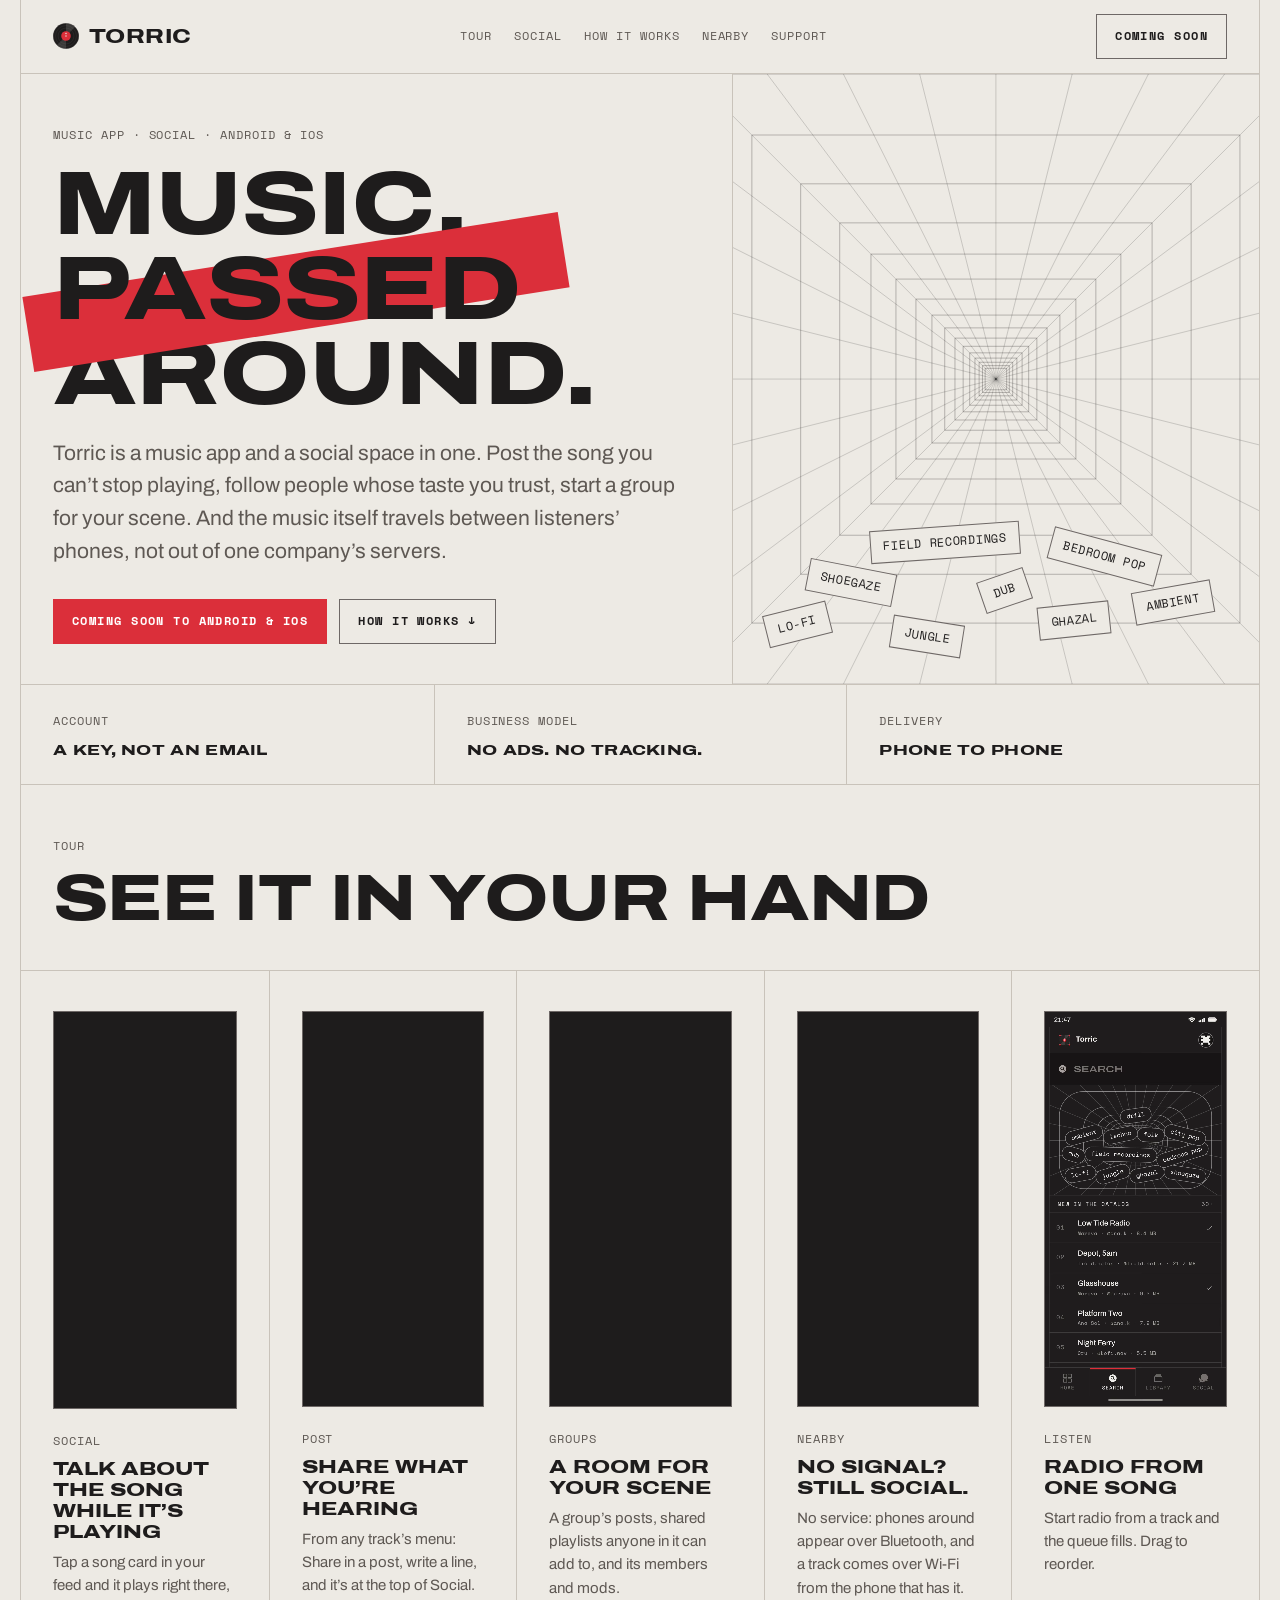
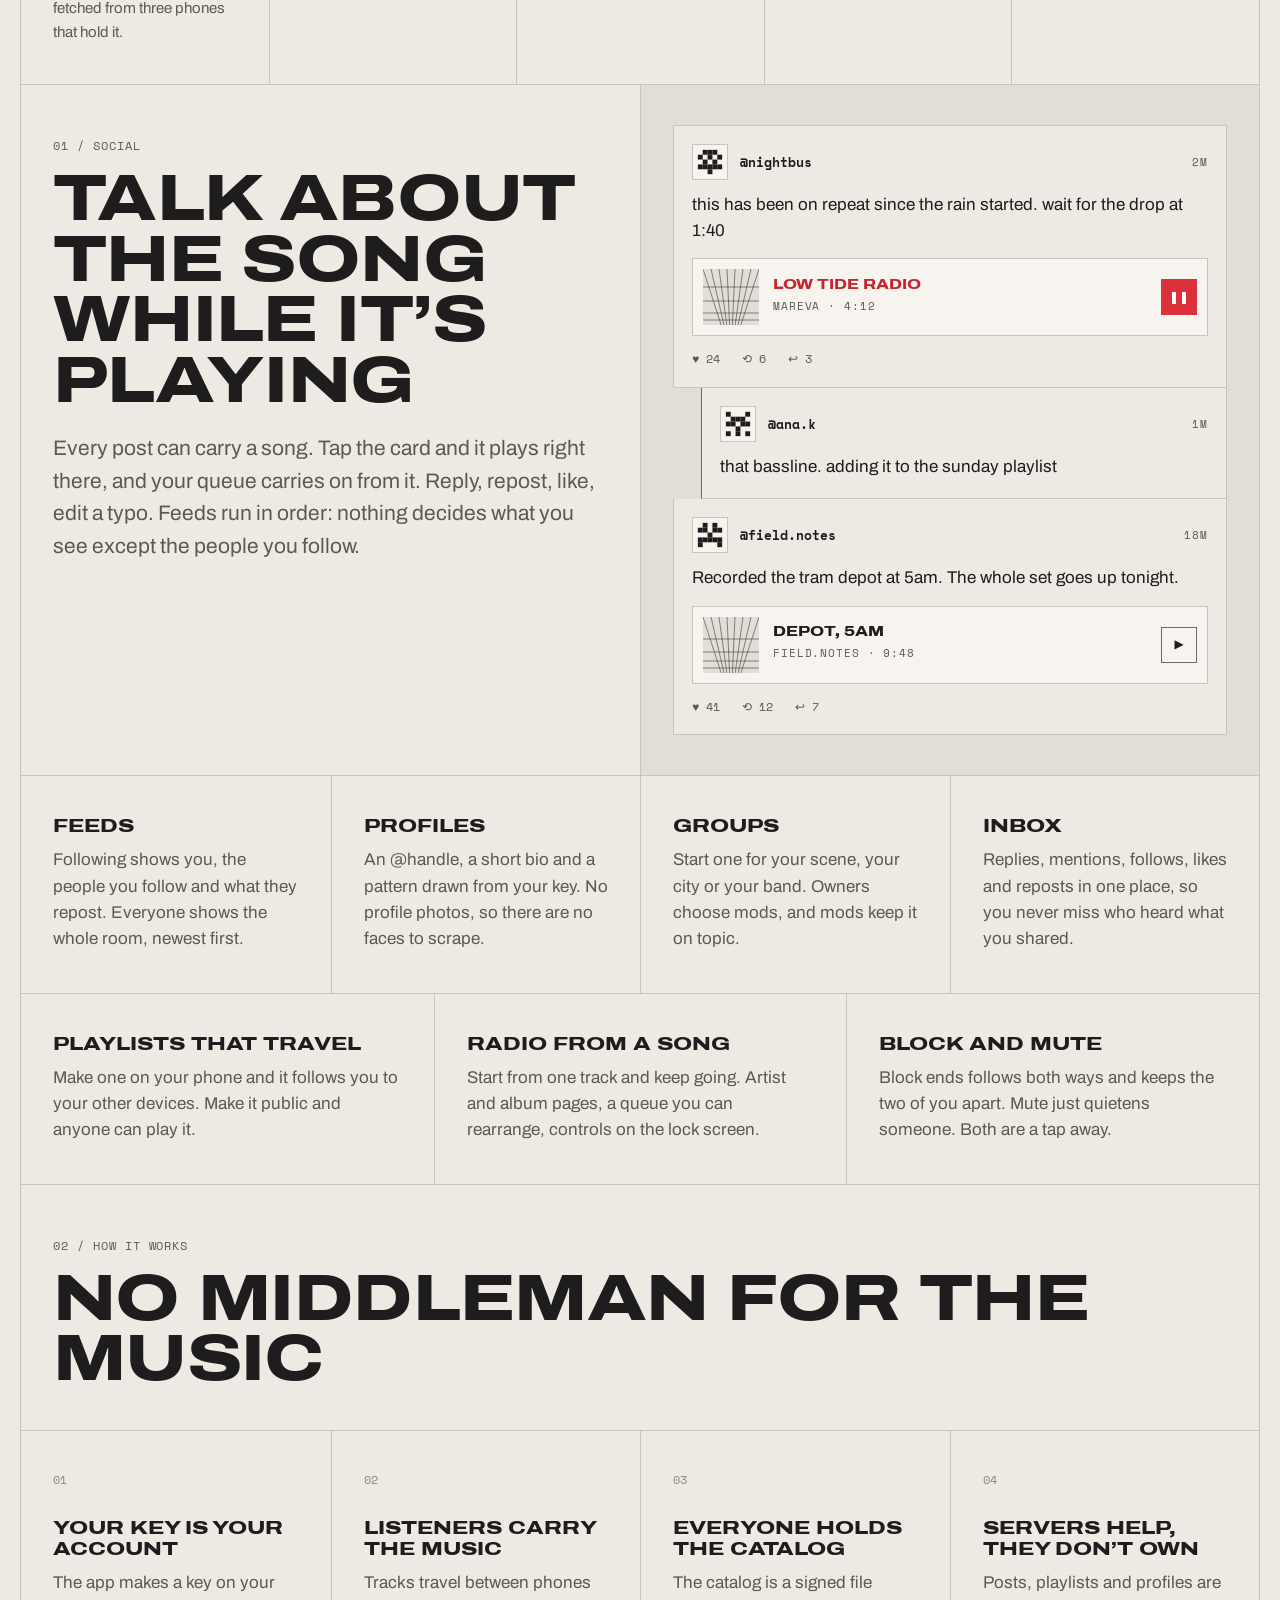
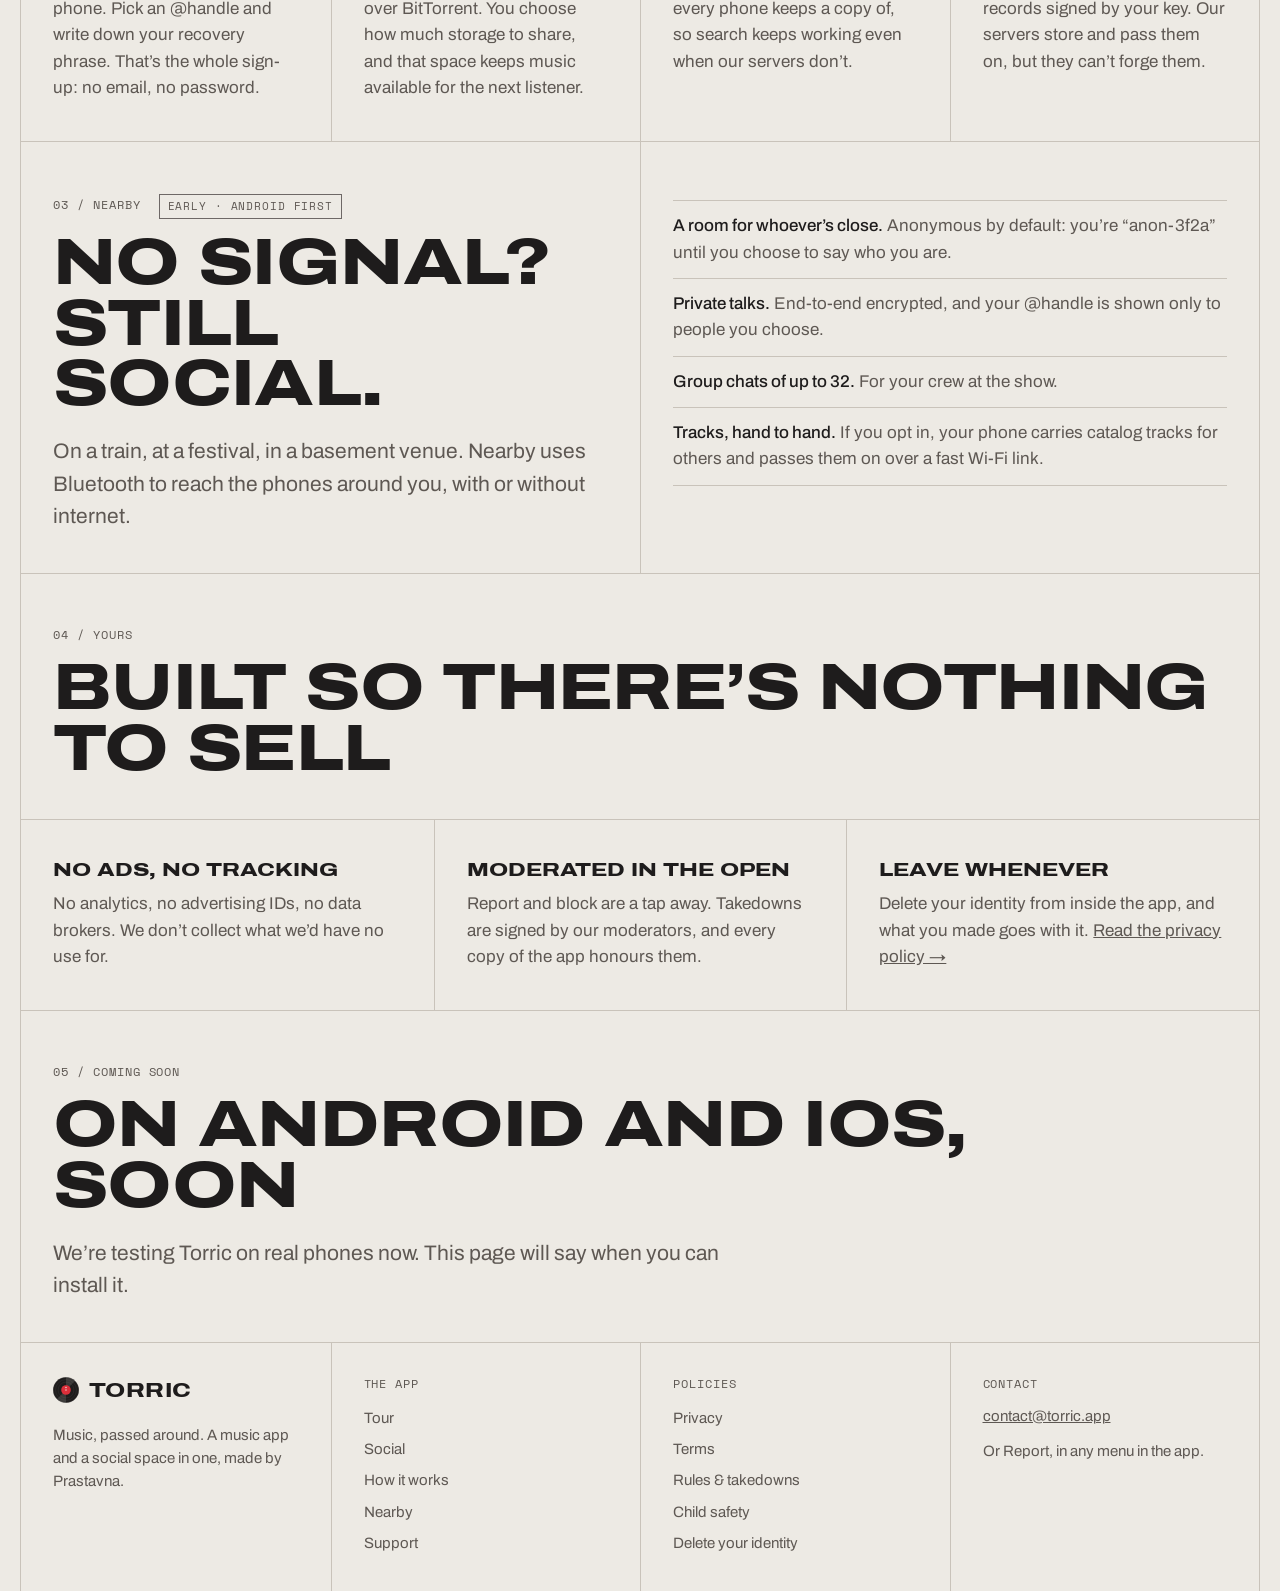
==== commit b3cffe95: "Bootstrap file, seq 1" ====
--- a/index.html
+++ b/index.html
@@ -115,6 +115,13 @@
       <figcaption><span class="meta">Listen</span><h3 class="display">Radio from one song</h3><p>Start radio from a track and the queue fills. Drag to reorder.</p></figcaption>
     </figure>
   </div>
+  <dialog id="show-big" class="show-big" aria-label="Clip">
+    <button type="button" class="show-close meta" aria-label="Close">Close ✕</button>
+    <figure>
+      <video muted loop playsinline width="360" height="780"></video>
+      <figcaption></figcaption>
+    </figure>
+  </dialog>
   <script>
     // Play a clip only while it's on screen; leave the posters still for
     // anyone who asked for less motion.
@@ -128,6 +135,47 @@
         });
       }, { threshold: 0.35 });
       clips.forEach(function (v) { seen.observe(v); });
+    })();
+
+    // Click a clip to see it big; Esc, the close button or the backdrop
+    // puts it away.
+    (function () {
+      var clips = document.querySelectorAll('.show video');
+      var box = document.getElementById('show-big');
+      if (!box || typeof box.showModal !== 'function') return;
+      var big = box.querySelector('video');
+      var caption = box.querySelector('figcaption');
+      var still = matchMedia('(prefers-reduced-motion: reduce)').matches;
+      var opener = null;
+      function open(v) {
+        opener = v;
+        big.innerHTML = v.innerHTML;
+        big.poster = v.poster;
+        big.setAttribute('aria-label', v.getAttribute('aria-label'));
+        big.controls = still;
+        caption.innerHTML = v.parentNode.querySelector('figcaption').innerHTML;
+        big.load();
+        box.showModal();
+        if (!still) big.play().catch(function () {});
+      }
+      clips.forEach(function (v) {
+        v.tabIndex = 0;
+        v.setAttribute('role', 'button');
+        v.setAttribute('aria-haspopup', 'dialog');
+        v.addEventListener('click', function () { open(v); });
+        v.addEventListener('keydown', function (e) {
+          if (e.key === 'Enter' || e.key === ' ') { e.preventDefault(); open(v); }
+        });
+      });
+      box.addEventListener('click', function (e) {
+        if (e.target === box || e.target.closest('.show-close')) box.close();
+      });
+      box.addEventListener('close', function () {
+        big.pause();
+        big.removeAttribute('src');
+        big.innerHTML = '';
+        if (opener) opener.focus();
+      });
     })();
   </script>
 </section>
--- a/site.css
+++ b/site.css
@@ -237,6 +237,24 @@
 .show video { display: block; width: 100%; height: auto; aspect-ratio: 6 / 13; background: #1E1C1C; border: 1px solid var(--line-strong); }
 .show figcaption h3 { margin-top: 6px; }
 .show figcaption p { font-size: 15px; margin-top: 8px; }
+.show video[role="button"] { cursor: zoom-in; }
+.show video:focus-visible { outline: 2px solid var(--accent); outline-offset: 3px; }
+
+/* One clip, big: opened from the tour. */
+.show-big { padding: 0; border: 1px solid var(--line-strong); background: var(--bg); color: var(--ink); max-width: calc(100vw - 32px); max-height: calc(100dvh - 32px); overflow: auto; }
+.show-big::backdrop { background: rgba(22, 20, 20, 0.82); }
+.show-big figure { margin: 0; display: flex; gap: 24px; align-items: flex-end; padding: 24px; }
+.show-big video { display: block; height: min(780px, calc(100dvh - 82px)); width: auto; aspect-ratio: 6 / 13; background: #1E1C1C; border: 1px solid var(--line-strong); }
+.show-big figcaption { max-width: 280px; }
+.show-big figcaption h3 { margin-top: 6px; }
+.show-big figcaption p { font-size: 15px; margin-top: 8px; }
+.show-close { position: absolute; top: 12px; right: 12px; z-index: 1; padding: 6px 10px; border: 1px solid var(--line-strong); background: var(--bg); color: var(--ink); cursor: pointer; }
+.show-close:hover { background: var(--sunken); }
+@media (max-width: 719px) {
+  .show-big figure { flex-direction: column; align-items: center; gap: 14px; padding: 52px 16px 16px; }
+  .show-big video { height: auto; width: min(100%, calc((100dvh - 300px) * 6 / 13)); }
+  .show-big figcaption { max-width: none; }
+}
 @media (max-width: 1099px) {
   /* A strip to swipe through, inside the frame. */
   .shows { display: flex; overflow-x: auto; scroll-snap-type: x mandatory; overscroll-behavior-x: contain; }
